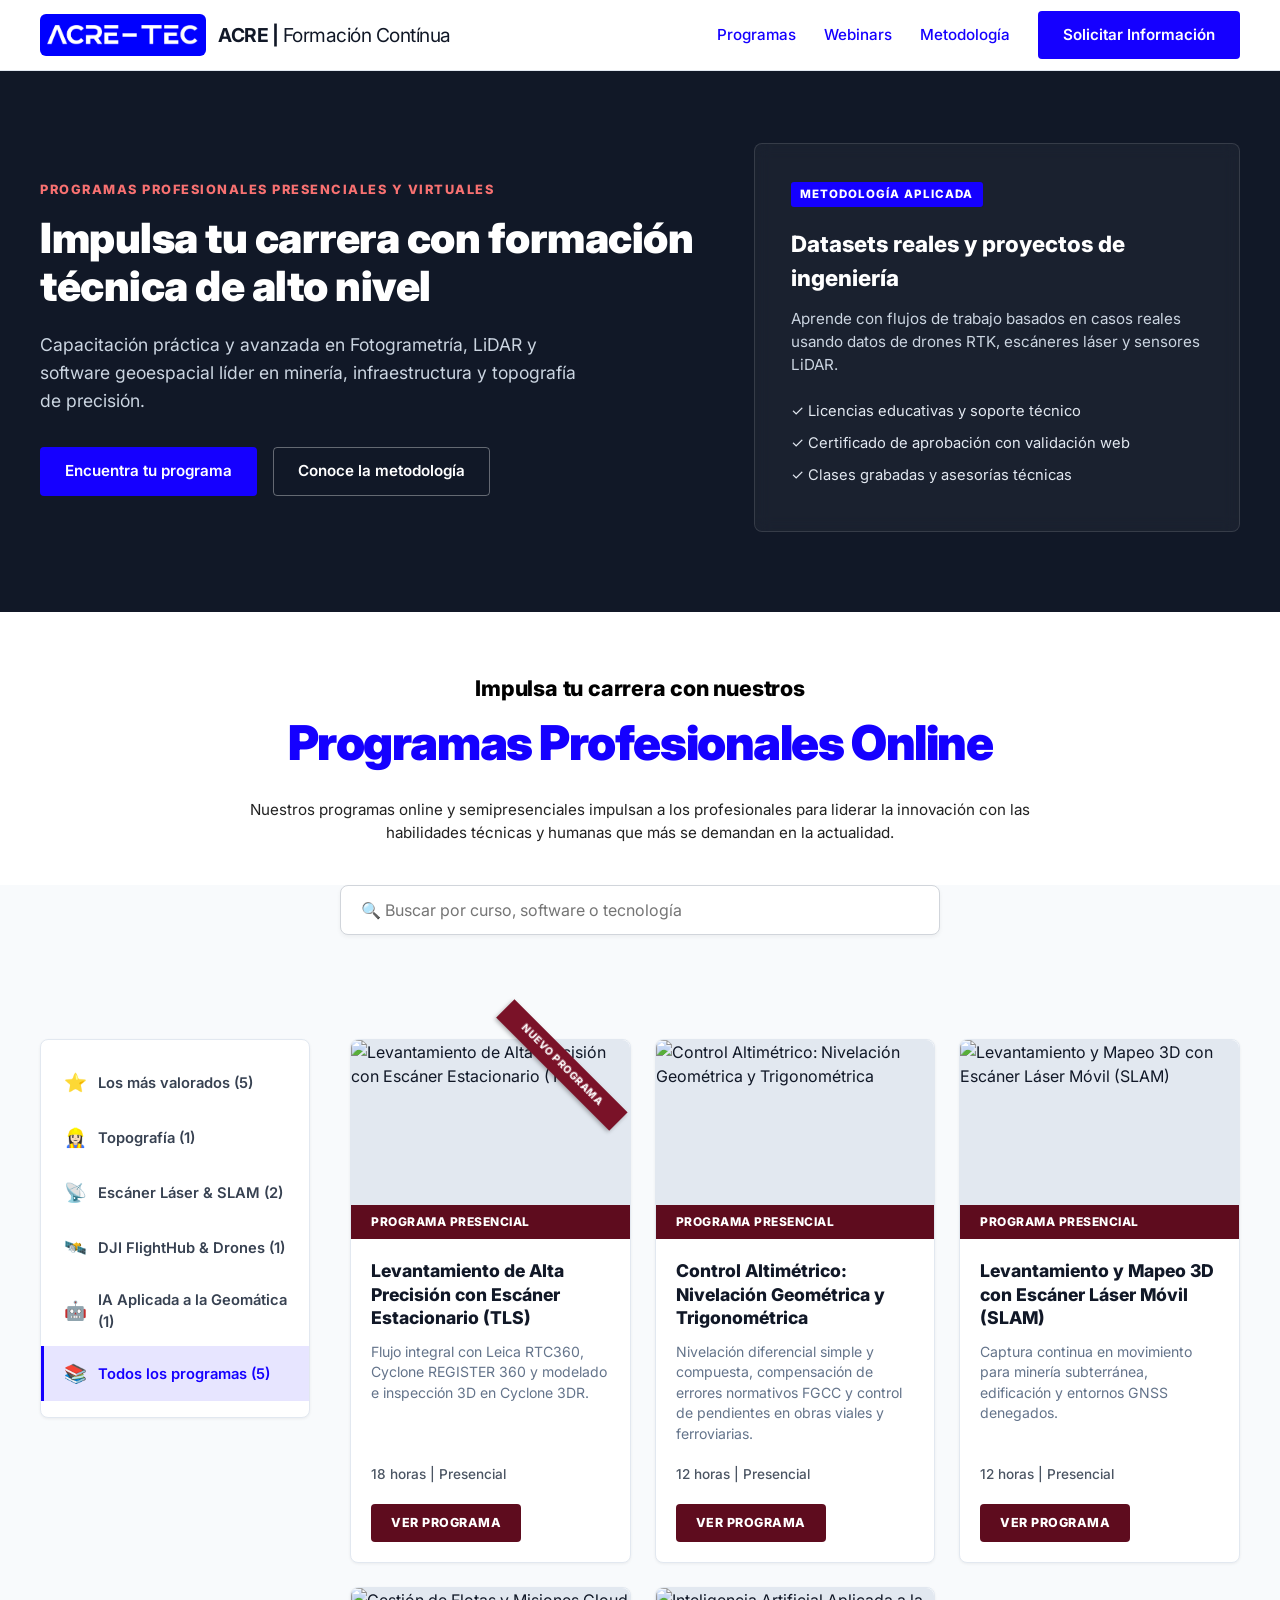
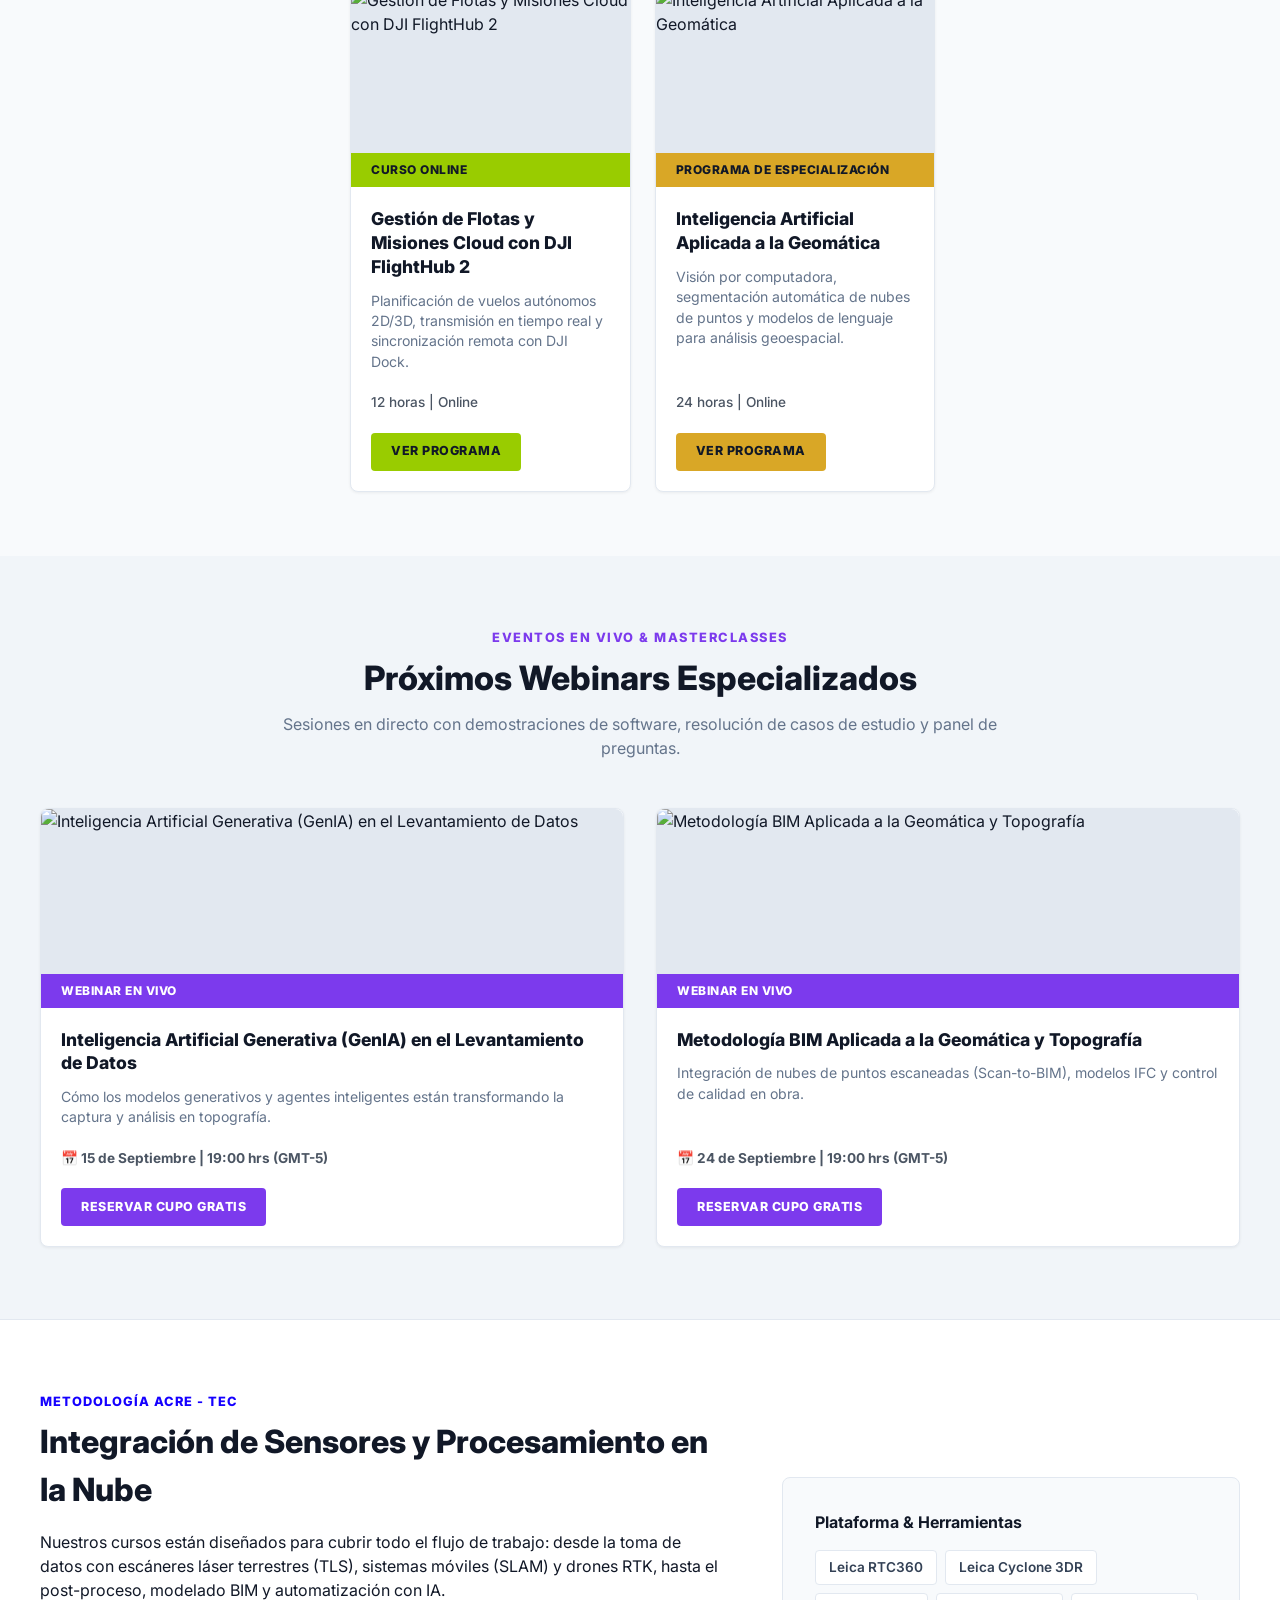
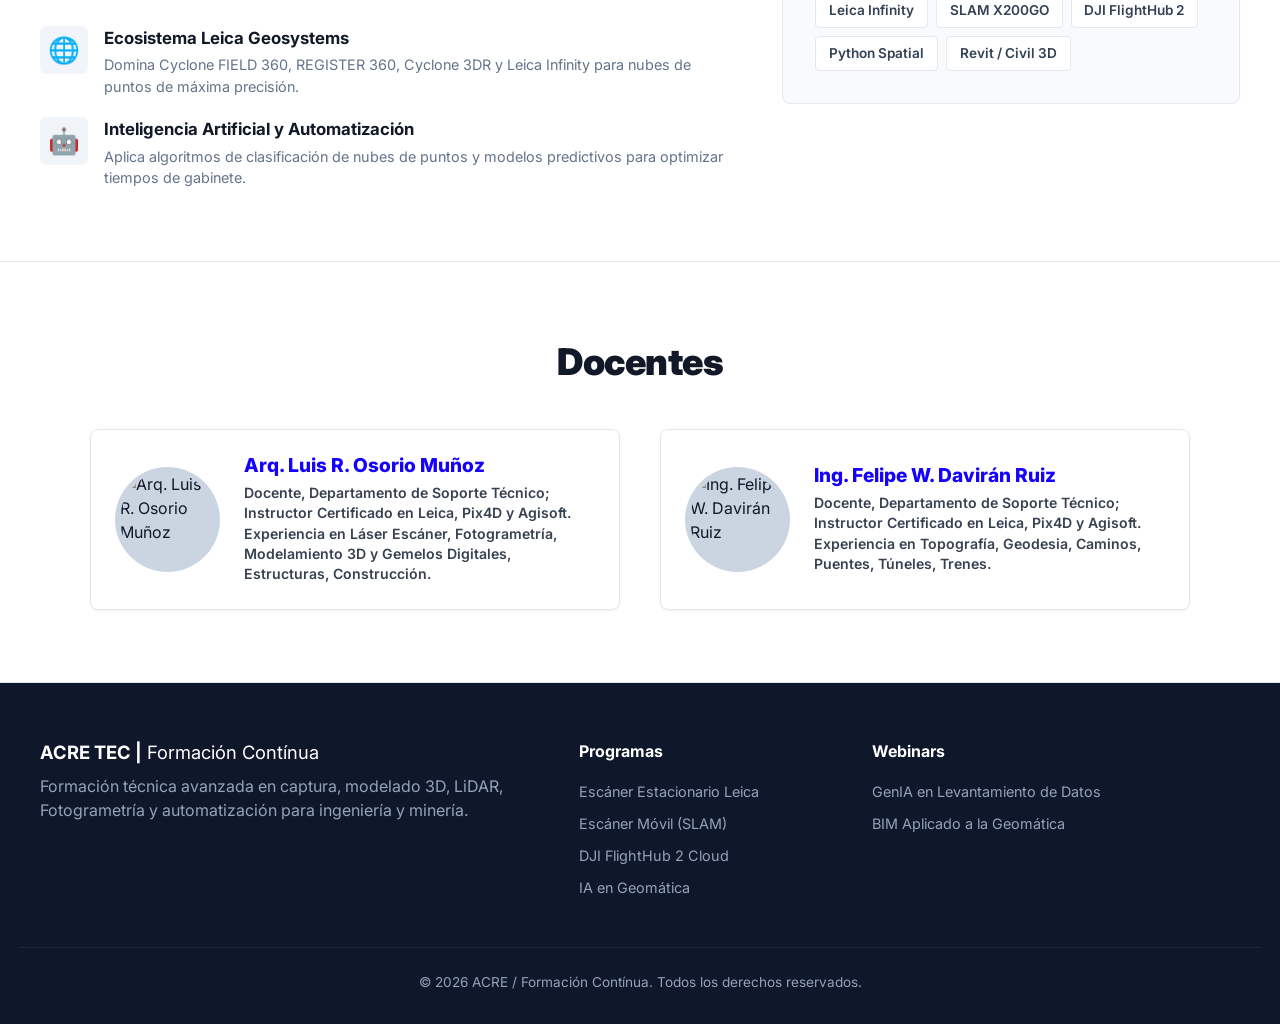
==== Plataforma/index.html @ 3cdbcc02 "Add files via upload" ====
<!DOCTYPE html>
<html lang="es">
<head>
  <meta charset="UTF-8">
  <meta name="viewport" content="width=device-width, initial-scale=1.0">
  <title>ACRE | Formación Contínua</title>
  <link rel="preconnect" href="https://fonts.googleapis.com">
  <link rel="preconnect" href="https://fonts.gstatic.com" crossorigin>
  <link href="https://fonts.googleapis.com/css2?family=Inter:wght@400;500;600;700;800;900&display=swap" rel="stylesheet">
  <link rel="stylesheet" href="css/styles_acre.css">
</head>
<body>

  <!-- Navegación Superior -->
  <header class="navbar">
    <div class="container nav-container">
       <div class="brand">
        <a href="index.html" class="brand-link">
          <span class="brand-badge brand-badge-logo">
            <img src="recursos/ACRE_TEC_LOGO.png" alt="ACRE Logo" class="badge-logo-img">
          </span>
          <span class="brand-title"><strong>ACRE |</strong> Formación Contínua</span>
        </a>
      </div>
      <nav class="nav-menu">
        <a href="#programas" class="nav-link">Programas</a>
        <a href="#webinars" class="nav-link">Webinars</a>
        <a href="#metodologia" class="nav-link">Metodología</a>
        <a href="#contacto" class="btn btn-nav">Solicitar Información</a>
      </nav>
    </div>
  </header>

  <!-- Hero Dark Institucional -->
  <section class="hero-dark">
    <div class="container hero-grid">
      <div class="hero-main-text">
        <span class="hero-label">PROGRAMAS PROFESIONALES PRESENCIALES Y VIRTUALES</span>
        <h1>Impulsa tu carrera con formación técnica de alto nivel</h1>
        <p>Capacitación práctica y avanzada en Fotogrametría, LiDAR y software geoespacial líder en minería, infraestructura y topografía de precisión.</p>
        <div class="hero-buttons">
          <a href="#programas" class="btn btn-hero-red">Encuentra tu programa</a>
          <a href="#metodologia" class="btn btn-hero-outline">Conoce la metodología</a>
        </div>
      </div>

      <div class="hero-card-highlight">
        <div class="highlight-inner">
          <span class="highlight-pill">METODOLOGÍA APLICADA</span>
          <h3>Datasets reales y proyectos de ingeniería</h3>
          <p>Aprende con flujos de trabajo basados en casos reales usando datos de drones RTK, escáneres láser y sensores LiDAR.</p>
          <ul class="highlight-checklist">
            <li>✓ Licencias educativas y soporte técnico</li>
            <li>✓ Certificado de aprobación con validación web</li>
            <li>✓ Clases grabadas y asesorías técnicas</li>
          </ul>
        </div>
      </div>
    </div>
  </section>

<section class="section-programs-header" id="programas">
  <div class="container text-center">
    <span class="subheading-lead">Impulsa tu carrera con nuestros</span>
    <h2 class="main-heading-title">Programas Profesionales Online</h2>
    <p class="heading-description">
      Nuestros programas online y semipresenciales impulsan a los profesionales para liderar la innovación con las habilidades técnicas y humanas que más se demandan en la actualidad.
    </p>
  </div>
</section>

  <!-- Barra de Búsqueda -->
  <div class="search-bar-container" style="max-width: 600px; margin: 0 auto 40px auto; text-align: center;">
    <input 
      type="text" 
      id="search-courses" 
      placeholder="🔍 Buscar por curso, software o tecnología" 
      style="width: 100%; padding: 14px 20px; font-size: 1rem; border-radius: 8px; border: 1.5px solid #d1d5db; outline: none; box-shadow: 0 2px 4px rgba(0,0,0,0.05);"
    >
  </div>

  <!-- Catálogo Principal con Sidebar y Tarjetas -->
  <section class="catalog-section" id="programas">
    <div class="container catalog-layout">
      
      <!-- Sidebar de Filtros -->
      <aside class="sidebar-filters">
        <ul class="filter-list" id="filter-menu">
          <!-- Renderizado dinámicamente con JS -->
        </ul>
      </aside>

      <!-- Grid de Cursos -->
      <main class="courses-container">
        <div class="courses-grid" id="courses-grid">
          <!-- Renderizado dinámicamente con JS -->
        </div>
      </main>

    </div>
  </section>

  <!-- Sección de Webinars Próximos -->
  <section class="webinars-section" id="webinars">
    <div class="container">
      <div class="section-title-area">
        <span class="section-badge-purple">EVENTOS EN VIVO & MASTERCLASSES</span>
        <h2>Próximos Webinars Especializados</h2>
        <p>Sesiones en directo con demostraciones de software, resolución de casos de estudio y panel de preguntas.</p>
      </div>

      <div class="webinars-grid" id="webinars-grid">
        <!-- Renderizado dinámicamente con JS -->
      </div>
    </div>
  </section>

  <!-- Sección Metodología -->
  <section class="methodology-section" id="metodologia">
    <div class="container methodology-grid">
      <div class="methodology-text">
        <span class="tag-section">METODOLOGÍA ACRE - TEC</span>
        <h2>Integración de Sensores y Procesamiento en la Nube</h2>
        <p>Nuestros cursos están diseñados para cubrir todo el flujo de trabajo: desde la toma de datos con escáneres láser terrestres (TLS), sistemas móviles (SLAM) y drones RTK, hasta el post-proceso, modelado BIM y automatización con IA.</p>
        
        <div class="features-list">
          <div class="feature-box">
            <div class="feature-icon">🌐</div>
            <div>
              <h4>Ecosistema Leica Geosystems</h4>
              <p>Domina Cyclone FIELD 360, REGISTER 360, Cyclone 3DR y Leica Infinity para nubes de puntos de máxima precisión.</p>
            </div>
          </div>
          <div class="feature-box">
            <div class="feature-icon">🤖</div>
            <div>
              <h4>Inteligencia Artificial y Automatización</h4>
              <p>Aplica algoritmos de clasificación de nubes de puntos y modelos predictivos para optimizar tiempos de gabinete.</p>
            </div>
          </div>
        </div>
      </div>

      <div class="methodology-visual">
        <div class="method-card">
          <h4>Plataforma & Herramientas</h4>
          <div class="tool-tags">
            <span>Leica RTC360</span>
            <span>Leica Cyclone 3DR</span>
            <span>Leica Infinity</span>
            <span>SLAM X200GO</span>
            <span>DJI FlightHub 2</span>
            <span>Python Spatial</span>
            <span>Revit / Civil 3D</span>
          </div>
        </div>
      </div>
    </div>
  </section>

  <!-- Footer -->
 
  <!-- Sección Expositor / Instructor -->
    <!-- Sección Docentes (Lado a Lado) -->
  <section class="docentes-section">
    <div class="container">
      <h2 class="docentes-title">Docentes</h2>
      <div class="docentes-grid">
        
        <div class="docente-card">
          <div class="docente-avatar-wrapper">
            <img src="https://6a8ee4e5dc963d7a1d037ad9.imgix.net/sandbox/1720978328430.jpg?auto=format&fit=crop&w=300&q=80" alt="Arq. Luis R. Osorio Muñoz" class="expositor-avatar-img">
          </div>
          <div class="docente-info">
            <h3 class="docente-name">Arq. Luis R. Osorio Muñoz</h3>
            <p class="docente-bio">Docente, Departamento de Soporte Técnico; Instructor Certificado en Leica, Pix4D y Agisoft. Experiencia en Láser Escáner, Fotogrametría, Modelamiento 3D y Gemelos Digitales, Estructuras, Construcción.</p>
          </div>
        </div>

        <div class="docente-card">
          <div class="docente-avatar-wrapper">
            <img src="https://6a8ee4e5dc963d7a1d037ad9.imgix.net/1762182699649.jpg?auto=format&fit=crop&w=300&q=80" alt="Ing. Felipe W. Davirán Ruiz" class="expositor-avatar-img">
          </div>
          <div class="docente-info">
            <h3 class="docente-name">Ing. Felipe W. Davirán Ruiz</h3>
            <p class="docente-bio">Docente, Departamento de Soporte Técnico; Instructor Certificado en Leica, Pix4D y Agisoft. Experiencia en Topografía, Geodesia, Caminos, Puentes, Túneles, Trenes.</p>
          </div>
        </div>

      </div>
    </div>
  </section>

  <footer class="main-footer" id="contacto">
    <div class="container footer-grid">
      <div class="footer-col">
        <span class="brand-title-white"><strong>ACRE TEC |</strong> Formación Contínua</span>
        <p>Formación técnica avanzada en captura, modelado 3D, LiDAR, Fotogrametría y automatización para ingeniería y minería.</p>
      </div>
      <div class="footer-col">
        <h4>Programas</h4>
        <ul>
          <li><a href="curso-leica-escaner.html">Escáner Estacionario Leica</a></li>
          <li><a href="curso-escaner-movil.html">Escáner Móvil (SLAM)</a></li>
          <li><a href="curso-dji-flighthub2.html">DJI FlightHub 2 Cloud</a></li>
          <li><a href="curso-ia-geomatica.html">IA en Geomática</a></li>
        </ul>
      </div>
      <div class="footer-col">
        <h4>Webinars</h4>
        <ul>
          <li><a href="webinar-genia-datos.html">GenIA en Levantamiento de Datos</a></li>
          <li><a href="webinar-bim-geomatica.html">BIM Aplicado a la Geomática</a></li>
        </ul>
      </div>
    </div>
    <div class="container footer-bottom">
      <p>&copy; 2026 ACRE / Formación Contínua. Todos los derechos reservados.</p>
    </div>
  </footer>

  <script src="js/app.js"></script>

</body>
</html>
---- Plataforma/css/styles_acre.css ----
/* ==========================================================================
   ESTILOS UNIFICADOS GEOMATEK TRAINING (CATÁLOGO, CURSOS, WEBINARS Y AULA VIRTUAL)
   ========================================================================== */

:root {
  --mit-acre: #1500FF;
  --mit-acre-hover: #1500ff73;
  --mit-burgundy: #5e0c1e;
  --mit-burgundy-hover: #5e0c1e;
  --mit-lime: #99CC00;
  --mit-lime-hover: #88b700;
  --mit-gold: #D9A726;
  --mit-gold-hover: #c4941d;
  --mit-purple: #7C3AED;
  --mit-purple-hover: #6D28D9;
  --dark-hero-bg: #111827;
  --dark-slate: #1500FF;
  --text-main: #111827;
  --text-muted: #64748b;
  --bg-page: #f8fafc;
  --bg-white: #ffffff;
  --border-light: #e2e8f0;
  --radius-card: 8px;
  --shadow-sm: 0 1px 3px rgba(0,0,0,0.06);
  --shadow-md: 0 4px 6px -1px rgba(0,0,0,0.08), 0 2px 4px -1px rgba(0,0,0,0.04);
  --shadow-lg: 0 10px 25px -3px rgba(0,0,0,0.1), 0 4px 6px -2px rgba(0,0,0,0.05);
}

* {
  margin: 0;
  padding: 0;
  box-sizing: border-box;
  font-family: 'Inter', -apple-system, BlinkMacSystemFont, 'Segoe UI', Roboto, sans-serif;
}

body {
  background-color: var(--bg-page);
  color: var(--text-main);
  line-height: 1.5;
}

.container {
  max-width: 1240px;
  margin: 0 auto;
  padding: 0 1.25rem;
}

/* ==========================================================================
   NAVBAR GENERAL
   ========================================================================== */
.navbar {
  background: var(--bg-white);
  border-bottom: 1px solid var(--border-light);
  position: sticky;
  top: 0;
  z-index: 1000;
}

.nav-container {
  display: flex;
  justify-content: space-between;
  align-items: center;
  height: 70px;
}

.brand-link {
  text-decoration: none;
  color: inherit;
  display: flex;
  align-items: center;
  gap: 0.75rem;
}

.brand {
  display: flex;
  align-items: center;
  gap: 0.75rem;
}

.brand-badge {
  background-color: var(--mit-acre);
  color: white;
  font-size: 0.65rem;
  font-weight: 800;
  letter-spacing: 1px;
  padding: 0.2rem 0.5rem;
  border-radius: 3px;
}

.brand-title {
  font-size: 1.2rem;
  color: var(--text-main);
  letter-spacing: -0.5px;
}

.brand-badge-logo {
  display: inline-flex;
  align-items: center;
  justify-content: center;
  background-color: #0000ff; /* Ajusta al tono exacto de tu azul */
  padding: 4px 10px;
  border-radius: 6px;
  height: 42px; /* Ajusta según el alto de tu navbar */
  width: 40%;
}

.brand-badge-logo .badge-logo-img {
  height: 21px; /* Altura controlada para no desbordar el badge */
  width: auto;
  object-fit: contain;
  display: block;
}

.nav-menu {
  display: flex;
  align-items: center;
  gap: 1.75rem;
}

.nav-link {
  text-decoration: none;
  color: var(--dark-slate);
  font-weight: 500;
  font-size: 0.95rem;
  transition: color 0.2s;
}

.nav-link:hover {
  color: var(--mit-acre-hover);
}

.btn-nav {
  background-color: var(--mit-acre);
  color: white;
  padding: 0.55rem 1.25rem;
  border-radius: 4px;
  text-decoration: none;
  font-weight: 600;
  font-size: 0.9rem;
  transition: background 0.2s;
}

.btn-nav:hover {
  background-color: var(--mit-acre-hover);
}

/* ==========================================================================
   HERO DARK
   ========================================================================== */
.hero-dark {
  background: var(--dark-hero-bg);
  color: white;
  padding: 4.5rem 0 5rem;
}

.hero-grid {
  display: grid;
  grid-template-columns: 1.15fr 0.85fr;
  gap: 3.5rem;
  align-items: center;
}

.hero-label {
  color: #f87171;
  font-size: 0.8rem;
  font-weight: 800;
  letter-spacing: 1.5px;
  display: block;
  margin-bottom: 1rem;
}

.hero-main-text h1 {
  font-size: 2.6rem;
  font-weight: 900;
  line-height: 1.15;
  margin-bottom: 1.25rem;
  letter-spacing: -0.5px;
}

.hero-main-text p {
  color: #cbd5e1;
  font-size: 1.1rem;
  line-height: 1.6;
  margin-bottom: 2rem;
  max-width: 540px;
}

.hero-buttons {
  display: flex;
  gap: 1rem;
  flex-wrap: wrap;
}

.btn {
  display: inline-flex;
  align-items: center;
  justify-content: center;
  padding: 0.75rem 1.5rem;
  font-size: 0.95rem;
  font-weight: 600;
  border-radius: 4px;
  text-decoration: none;
  cursor: pointer;
  transition: all 0.2s ease;
  border: 1px solid transparent;
}

.btn-hero-red {
  background-color: var(--mit-acre);
  color: white;
}

.btn-hero-red:hover {
  background-color: var(--mit-acre-hover);
}

.btn-hero-outline {
  border-color: rgba(255,255,255,0.35);
  color: white;
}

.btn-hero-outline:hover {
  background: rgba(255,255,255,0.1);
}

.btn-outline-dark {
  background: transparent;
  border: 1px solid var(--border-light);
  color: var(--text-main);
}

.btn-outline-dark:hover {
  background: #f1f5f9;
}

.hero-card-highlight {
  background: rgba(255, 255, 255, 0.04);
  border: 1px solid rgba(255, 255, 255, 0.12);
  border-radius: 8px;
  padding: 2.25rem;
  backdrop-filter: blur(8px);
}

.highlight-pill {
  background: var(--mit-acre);
  color: white;
  font-size: 0.72rem;
  font-weight: 800;
  letter-spacing: 1px;
  padding: 0.25rem 0.6rem;
  border-radius: 3px;
  display: inline-block;
  margin-bottom: 1.25rem;
}

.highlight-inner h3 {
  font-size: 1.4rem;
  font-weight: 800;
  margin-bottom: 0.85rem;
}

.highlight-inner p {
  font-size: 0.95rem;
  color: #cbd5e1;
  margin-bottom: 1.5rem;
  line-height: 1.5;
}

.highlight-checklist {
  list-style: none;
  font-size: 0.92rem;
  color: #e2e8f0;
}

.highlight-checklist li {
  margin-bottom: 0.6rem;
}

/* ==========================================================================
   CATALOG SECTION & SIDEBAR
   ========================================================================== */
.catalog-section {
  padding: 4rem 0;
}

.catalog-layout {
  display: grid;
  grid-template-columns: 270px 1fr;
  gap: 2.5rem;
  align-items: start;
}

.sidebar-filters {
  background: var(--bg-white);
  border-radius: 8px;
  border: 1px solid var(--border-light);
  box-shadow: var(--shadow-sm);
  padding: 1rem 0;
  position: sticky;
  top: 90px;
}

.filter-list {
  list-style: none;
}

.filter-item {
  display: flex;
  align-items: center;
  gap: 0.75rem;
  padding: 0.85rem 1.25rem;
  font-size: 0.92rem;
  font-weight: 600;
  color: #374151;
  cursor: pointer;
  border-left: 3px solid transparent;
  transition: all 0.2s;
}

.filter-item:hover {
  background: #f8fafc;
  color: var(--mit-burgundy);
}

.filter-item.active {
  color: var(--mit-acre);
  border-left-color: var(--mit-acre);
  background: #1500ff1a;
}

.filter-icon {
  font-size: 1.15rem;
  width: 22px;
  text-align: center;
}

.courses-grid {
  display: grid;
  grid-template-columns: repeat(3, 1fr);
  gap: 1.5rem;
}

.course-card {
  background: var(--bg-white);
  border-radius: var(--radius-card);
  border: 1px solid var(--border-light);
  box-shadow: var(--shadow-sm);
  display: flex;
  flex-direction: column;
  position: relative;
  transition: transform 0.2s, box-shadow 0.2s;
}

.course-card:hover {
  transform: translateY(-4px);
  box-shadow: var(--shadow-lg);
}

.card-img-wrapper {
  position: relative;
  height: 165px;
  width: 100%;
  border-top-left-radius: var(--radius-card);
  border-top-right-radius: var(--radius-card);
  background: #e2e8f0;
}

.card-img {
  width: 100%;
  height: 100%;
  object-fit: cover;
  border-top-left-radius: var(--radius-card);
  border-top-right-radius: var(--radius-card);
}

.ribbon-fold {
  position: absolute;
  top: 12px;
  right: -12px;
  background: #7A1228;
  color: white;
  font-size: 0.65rem;
  font-weight: 800;
  text-transform: uppercase;
  padding: 5px 25px;
  transform: rotate(45deg);
  box-shadow: 0 2px 4px rgba(0,0,0,0.3);
  letter-spacing: 0.5px;
  z-index: 10;
}

.card-type-bar {
  padding: 0.5rem 1.25rem;
  font-size: 0.75rem;
  font-weight: 800;
  text-transform: uppercase;
  letter-spacing: 0.5px;
}

.type-online {
  background-color: var(--mit-lime);
  color: #111827;
}

.type-certificate {
  background-color: var(--mit-burgundy);
  color: white;
}

.type-executive {
  background-color: var(--mit-gold);
  color: #111827;
}

.type-webinar {
  background-color: var(--mit-purple);
  color: white;
}

.card-body {
  padding: 1.25rem;
  display: flex;
  flex-direction: column;
  flex-grow: 1;
}

.card-title {
  font-size: 1.1rem;
  font-weight: 800;
  color: #111827;
  line-height: 1.35;
  margin-bottom: 0.75rem;
}

.card-subtitle {
  font-size: 0.88rem;
  color: var(--text-muted);
  margin-bottom: 1.25rem;
  line-height: 1.45;
  flex-grow: 1;
}

.card-meta {
  font-size: 0.85rem;
  color: #4b5563;
  margin-bottom: 1.25rem;
  font-weight: 500;
}

.btn-card {
  display: inline-block;
  width: max-content;
  padding: 0.6rem 1.25rem;
  font-size: 0.78rem;
  font-weight: 800;
  text-transform: uppercase;
  letter-spacing: 0.5px;
  border-radius: 4px;
  border: none;
  cursor: pointer;
  text-decoration: none;
  text-align: center;
  transition: opacity 0.2s, background 0.2s;
}

.btn-card-lime {
  background-color: var(--mit-lime);
  color: #111827;
}

.btn-card-lime:hover {
  background-color: var(--mit-lime-hover);
}

.btn-card-burgundy {
  background-color: var(--mit-burgundy);
  color: white;
}

.btn-card-burgundy:hover {
  background-color: var(--mit-burgundy-hover);
}

.btn-card-gold {
  background-color: var(--mit-gold);
  color: #111827;
}

.btn-card-gold:hover {
  background-color: var(--mit-gold-hover);
}

.btn-card-purple {
  background-color: var(--mit-purple);
  color: white;
}

.btn-card-purple:hover {
  background-color: var(--mit-purple-hover);
}

/* ==========================================================================
   WEBINARS SECTION
   ========================================================================== */
.webinars-section {
  padding: 4.5rem 0;
  background: #f1f5f9;
}

.section-title-area {
  text-align: center;
  max-width: 750px;
  margin: 0 auto 3rem;
}

.section-badge-purple {
  color: var(--mit-purple);
  font-size: 0.8rem;
  font-weight: 800;
  letter-spacing: 1.5px;
  display: block;
  margin-bottom: 0.4rem;
}

.section-title-area h2 {
  font-size: 2.1rem;
  font-weight: 800;
  margin-bottom: 0.5rem;
}

.section-title-area p {
  color: var(--text-muted);
}

.webinars-grid {
  display: grid;
  grid-template-columns: repeat(2, 1fr);
  gap: 2rem;
}

/* ==========================================================================
   SECCIÓN EXPOSITOR / INSTRUCTOR (FIEL A LA IMAGEN)
   ========================================================================== */
.expositor-section {
  background: #ffffff;
  padding: 3.5rem 0;
  border-top: 1px solid var(--border-light);
  border-bottom: 1px solid var(--border-light);
}

.expositor-container {
  max-width: 860px;
  margin: 0 auto;
}

.expositor-title {
  text-align: center;
  font-size: 2.2rem;
  font-weight: 900;
  color: #111827;
  margin-bottom: 2rem;
  letter-spacing: -0.5px;
}

.expositor-card {
  display: flex;
  align-items: center;
  gap: 2rem;
  background: #ffffff;
  padding: 1.5rem 2rem;
}

.expositor-avatar-wrapper {
  position: relative;
  width: 110px;
  height: 110px;
  border-radius: 50%;
  padding: 6px;
  background: #cbd5e1;
  flex-shrink: 0;
  display: flex;
  align-items: center;
  justify-content: center;
}

.expositor-avatar-img {
  width: 100%;
  height: 100%;
  border-radius: 50%;
  object-fit: cover;
}

.expositor-info {
  display: flex;
  flex-direction: column;
  gap: 0.35rem;
}

.expositor-name {
  font-size: 1.25rem;
  font-weight: 800;
  color: var(--mit-burgundy);
  line-height: 1.2;
}

.expositor-bio {
  font-size: 0.98rem;
  font-weight: 700;
  color: #111827;
  line-height: 1.45;
}

/* ==========================================================================
   PÁGINAS DEDICADAS DE CURSOS Y WEBINARS
   ========================================================================== */
.course-detail-page {
  background: #ffffff;
}

.course-hero {
  color: white;
  padding: 4rem 0 4.5rem;
}

.hero-burgundy-theme {
  background: linear-gradient(135deg, #0f172a 0%, #3b0712 100%);
}

.hero-lime-theme {
  background: linear-gradient(135deg, #0f172a 0%, #1c2e0b 100%);
}

.hero-gold-theme {
  background: linear-gradient(135deg, #0f172a 0%, #362804 100%);
}

.hero-purple-theme {
  background: linear-gradient(135deg, #0f172a 0%, #2e1065 100%);
}

.course-hero-grid {
  display: grid;
  grid-template-columns: 1.25fr 0.75fr;
  gap: 3.5rem;
  align-items: center;
}

.course-badges {
  display: flex;
  gap: 0.5rem;
  margin-bottom: 1rem;
}

.badge-tag-burgundy {
  background: var(--mit-burgundy);
  color: white;
  padding: 0.25rem 0.6rem;
  font-size: 0.72rem;
  font-weight: 800;
  border-radius: 3px;
}

.badge-tag-lime {
  background: var(--mit-lime);
  color: #111827;
  padding: 0.25rem 0.6rem;
  font-size: 0.72rem;
  font-weight: 800;
  border-radius: 3px;
}

.badge-tag-gold {
  background: var(--mit-gold);
  color: #111827;
  padding: 0.25rem 0.6rem;
  font-size: 0.72rem;
  font-weight: 800;
  border-radius: 3px;
}

.badge-tag-purple {
  background: var(--mit-purple);
  color: white;
  padding: 0.25rem 0.6rem;
  font-size: 0.72rem;
  font-weight: 800;
  border-radius: 3px;
}

.badge-tag-leica {
  background: #e11d48;
  color: white;
  padding: 0.25rem 0.6rem;
  font-size: 0.72rem;
  font-weight: 800;
  border-radius: 3px;
}

.badge-tag-slam, .badge-tag-dji, .badge-tag-ai, .badge-tag-bim {
  background: rgba(255, 255, 255, 0.2);
  color: white;
  padding: 0.25rem 0.6rem;
  font-size: 0.72rem;
  font-weight: 800;
  border-radius: 3px;
}

.course-hero-info h1 {
  font-size: 2.3rem;
  font-weight: 900;
  line-height: 1.2;
  margin-bottom: 1rem;
}

.course-lead {
  font-size: 1.05rem;
  color: #cbd5e1;
  margin-bottom: 2rem;
  line-height: 1.55;
}

.course-meta-bar {
  display: grid;
  grid-template-columns: repeat(2, 1fr);
  gap: 1.25rem;
  background: rgba(255, 255, 255, 0.05);
  border: 1px solid rgba(255, 255, 255, 0.1);
  padding: 1.25rem;
  border-radius: 6px;
}

.meta-block {
  display: flex;
  flex-direction: column;
}

.meta-title {
  font-size: 0.72rem;
  font-weight: 800;
  color: #94a3b8;
  letter-spacing: 1px;
}

.meta-val {
  font-size: 0.92rem;
  font-weight: 600;
  color: white;
}

.course-hero-card {
  background: var(--bg-white);
  border-radius: 8px;
  overflow: hidden;
  box-shadow: var(--shadow-lg);
  color: var(--text-main);
}

.video-preview-box {
  position: relative;
  height: 220px;
  width: 100%;
}

.preview-img {
  width: 100%;
  height: 100%;
  object-fit: cover;
}

.preview-overlay {
  position: absolute;
  inset: 0;
  background: rgba(0,0,0,0.4);
  display: flex;
  flex-direction: column;
  align-items: center;
  justify-content: center;
  color: white;
}

.play-icon {
  font-size: 2.5rem;
  background: var(--mit-acre);
  width: 60px;
  height: 60px;
  border-radius: 50%;
  display: flex;
  align-items: center;
  justify-content: center;
  padding-left: 5px;
  margin-bottom: 0.5rem;
}

.preview-text {
  font-size: 0.85rem;
  font-weight: 700;
}

.card-pricing-area {
  padding: 1.5rem;
}

.pricing-note {
  font-size: 0.8rem;
  color: var(--text-muted);
  text-align: center;
  margin-top: 0.75rem;
}

.btn-block {
  width: 100%;
}

.course-body-section {
  padding: 4.5rem 0;
}

.course-body-grid {
  display: grid;
  grid-template-columns: 1.3fr 0.7fr;
  gap: 3.5rem;
  align-items: start;
}

.content-block {
  margin-bottom: 3rem;
}

.content-block h2 {
  font-size: 1.6rem;
  font-weight: 800;
  margin-bottom: 1rem;
  border-left: 4px solid var(--mit-burgundy);
  padding-left: 0.75rem;
}

.content-block p {
  color: #334155;
  font-size: 1rem;
  line-height: 1.65;
}

.competencies-grid {
  display: grid;
  grid-template-columns: repeat(2, 1fr);
  gap: 1.25rem;
  margin-top: 1rem;
}

.comp-card {
  background: #f8fafc;
  border: 1px solid var(--border-light);
  padding: 1.25rem;
  border-radius: 6px;
}

.comp-card h4 {
  font-size: 0.95rem;
  font-weight: 700;
  margin-bottom: 0.4rem;
}

.comp-card p {
  font-size: 0.85rem;
  color: var(--text-muted);
  line-height: 1.45;
}

/* Accordion */
.module-accordion {
  display: flex;
  flex-direction: column;
  gap: 1rem;
  margin-top: 1.25rem;
}

.acc-item {
  border: 1px solid var(--border-light);
  border-radius: 6px;
  background: #ffffff;
  overflow: hidden;
}

.acc-header {
  padding: 1.15rem 1.25rem;
  background: #f8fafc;
  border-bottom: 1px solid var(--border-light);
  display: flex;
  align-items: center;
  gap: 1rem;
  cursor: pointer;
  user-select: none;
}

.acc-num {
  background: var(--mit-burgundy);
  color: white;
  font-size: 0.75rem;
  font-weight: 800;
  padding: 0.2rem 0.5rem;
  border-radius: 3px;
}

.acc-header h4 {
  font-size: 1.05rem;
  font-weight: 700;
}

.acc-body {
  padding: 1.25rem;
}

.acc-body ul {
  padding-left: 1.25rem;
  color: #334155;
  font-size: 0.92rem;
}

.acc-body ul li {
  margin-bottom: 0.5rem;
}

.task-box-detail {
  background: #fdf2f4;
  border: 1px solid #fecaca;
  padding: 0.65rem 0.85rem;
  border-radius: 4px;
  font-size: 0.85rem;
  color: #991b1b;
  margin-top: 0.85rem;
}

/* Sidebar Inscripción */
.enroll-card {
  background: #ffffff;
  border: 1px solid var(--border-light);
  border-radius: 8px;
  padding: 2rem;
  box-shadow: var(--shadow-md);
  position: sticky;
  top: 90px;
}

.enroll-card h3 {
  font-size: 1.35rem;
  font-weight: 800;
  margin-bottom: 0.35rem;
}

.enroll-card-sub {
  font-size: 0.88rem;
  color: var(--text-muted);
  margin-bottom: 1.25rem;
}

.form-group {
  margin-bottom: 1rem;
}

.form-row {
  display: grid;
  grid-template-columns: 1fr 1fr;
  gap: 1rem;
}

.form-group label {
  display: block;
  font-size: 0.85rem;
  font-weight: 600;
  margin-bottom: 0.25rem;
}

.form-group input, .form-group textarea {
  width: 100%;
  padding: 0.65rem 0.85rem;
  border: 1px solid var(--border-light);
  border-radius: 4px;
  font-size: 0.95rem;
}

.form-group input:focus, .form-group textarea:focus {
  border-color: var(--mit-burgundy);
  outline: none;
}

.btn-submit {
  width: 100%;
  background: var(--mit-burgundy);
  color: white;
  padding: 0.75rem;
  border: none;
  border-radius: 4px;
  font-weight: 700;
  font-size: 0.95rem;
  cursor: pointer;
  transition: background 0.2s;
}

.btn-submit:hover {
  background: var(--mit-burgundy-hover);
}

.form-feedback-box, .feedback-box {
  margin-top: 1rem;
  font-size: 0.9rem;
  font-weight: 600;
  text-align: center;
}

/* ==========================================================================
   METODOLOGÍA & FOOTER
   ========================================================================== */
.methodology-section {
  padding: 4.5rem 0;
  background: #ffffff;
  border-top: 1px solid var(--border-light);
}

.methodology-grid {
  display: grid;
  grid-template-columns: 1.2fr 0.8fr;
  gap: 3.5rem;
  align-items: center;
}

.tag-section {
  color: var(--mit-acre);
  font-size: 0.8rem;
  font-weight: 800;
  letter-spacing: 1px;
  display: block;
  margin-bottom: 0.4rem;
}

.methodology-text h2 {
  font-size: 2rem;
  font-weight: 800;
  margin-bottom: 1rem;
}

.features-list {
  margin-top: 1.5rem;
  display: flex;
  flex-direction: column;
  gap: 1.25rem;
}

.feature-box {
  display: flex;
  gap: 1rem;
}

.feature-icon {
  font-size: 1.6rem;
  background: #f1f5f9;
  width: 48px;
  height: 48px;
  border-radius: 6px;
  display: flex;
  align-items: center;
  justify-content: center;
  flex-shrink: 0;
}

.feature-box h4 {
  font-size: 1.05rem;
  margin-bottom: 0.2rem;
}

.feature-box p {
  font-size: 0.9rem;
  color: var(--text-muted);
}

.method-card {
  background: #f8fafc;
  border: 1px solid var(--border-light);
  border-radius: 8px;
  padding: 2rem;
}

.tool-tags {
  display: flex;
  flex-wrap: wrap;
  gap: 0.5rem;
  margin-top: 1rem;
}

.tool-tags span {
  background: white;
  border: 1px solid var(--border-light);
  padding: 0.4rem 0.8rem;
  border-radius: 4px;
  font-size: 0.85rem;
  font-weight: 600;
  color: #334155;
}

.main-footer {
  background: #0f172a;
  color: #94a3b8;
  padding: 3.5rem 0 2rem;
}

.footer-grid {
  display: grid;
  grid-template-columns: 2fr 1fr 1.5fr;
  gap: 3rem;
  margin-bottom: 2.5rem;
}

.brand-title-white {
  color: white;
  font-size: 1.15rem;
  display: block;
  margin-bottom: 0.5rem;
}

.footer-col h4 {
  color: white;
  margin-bottom: 1rem;
  font-size: 1rem;
}

.footer-col ul {
  list-style: none;
}

.footer-col ul li {
  margin-bottom: 0.5rem;
}

.footer-col ul li a {
  color: #94a3b8;
  text-decoration: none;
  font-size: 0.9rem;
}

.footer-col ul li a:hover {
  color: white;
}

.footer-bottom {
  border-top: 1px solid #1e293b;
  padding-top: 1.5rem;
  text-align: center;
  font-size: 0.85rem;
}

/* ==========================================================================
   ESTILOS AULA VIRTUAL / LMS PLAYER (FIEL A LA CAPTURA PIX4D TRAINING)
   ========================================================================== */
.lms-body {
  background: #f1f5f9;
  height: 100vh;
  display: flex;
  flex-direction: column;
  overflow: hidden;
  font-family: 'Inter', -apple-system, BlinkMacSystemFont, 'Segoe UI', Roboto, sans-serif;
}

.lms-header {
  background: #1e3a5f;
  color: white;
  height: 56px;
  display: flex;
  justify-content: space-between;
  align-items: center;
  padding: 0 1.25rem;
  flex-shrink: 0;
  border-bottom: 1px solid rgba(255,255,255,0.1);
  z-index: 100;
}

.btn-back-portal {
  color: #cbd5e1;
  text-decoration: none;
  font-size: 0.85rem;
  font-weight: 600;
  display: flex;
  align-items: center;
  gap: 0.4rem;
  transition: color 0.2s;
}

.btn-back-portal:hover {
  color: white;
}

.back-arrow {
  font-size: 1.2rem;
}

.lms-brand {
  display: flex;
  align-items: center;
  gap: 0.5rem;
}

.lms-logo-icon {
  font-size: 1.2rem;
}

.lms-logo-text {
  font-size: 1.15rem;
  color: white;
}

.training-tag {
  background: var(--mit-lime);
  color: #111827;
  font-size: 0.7rem;
  font-weight: 800;
  text-transform: uppercase;
  padding: 0.15rem 0.45rem;
  border-radius: 3px;
  margin-left: 0.35rem;
}

.lms-header-right {
  display: flex;
  align-items: center;
  gap: 1rem;
}

.user-pill {
  background: rgba(255,255,255,0.1);
  padding: 0.35rem 0.85rem;
  border-radius: 20px;
  font-size: 0.82rem;
  font-weight: 600;
  cursor: pointer;
  display: flex;
  align-items: center;
  gap: 0.4rem;
  transition: background 0.2s;
}

.user-pill:hover {
  background: rgba(255,255,255,0.2);
}

.btn-lms-icon {
  background: transparent;
  border: 1px solid rgba(255,255,255,0.2);
  color: white;
  padding: 0.35rem 0.75rem;
  border-radius: 4px;
  font-size: 0.82rem;
  cursor: pointer;
  display: flex;
  align-items: center;
  gap: 0.4rem;
}

.btn-lms-icon:hover {
  background: rgba(255,255,255,0.1);
}

.lms-container {
  display: flex;
  flex-grow: 1;
  height: calc(100vh - 56px);
  overflow: hidden;
}

.lms-sidebar {
  width: 380px;
  background: #ffffff;
  border-right: 1px solid #e2e8f0;
  display: flex;
  flex-direction: column;
  flex-shrink: 0;
  height: 100%;
}

.sidebar-course-header {
  padding: 1.25rem 1.25rem 1rem;
  border-bottom: 1px solid #e2e8f0;
  background: #ffffff;
}

.sidebar-course-title {
  font-size: 1.05rem;
  font-weight: 800;
  color: #0f172a;
  line-height: 1.3;
  margin-bottom: 0.25rem;
}

.sidebar-course-type {
  font-size: 0.75rem;
  color: var(--text-muted);
  font-weight: 600;
  display: block;
  margin-bottom: 0.85rem;
}

.progress-box {
  margin-bottom: 0.85rem;
}

.progress-meta {
  display: flex;
  justify-content: space-between;
  font-size: 0.8rem;
  font-weight: 700;
  color: #1e3a5f;
  margin-bottom: 0.35rem;
}

.progress-bar-bg {
  width: 100%;
  height: 6px;
  background: #e2e8f0;
  border-radius: 4px;
  overflow: hidden;
}

.progress-bar-fill {
  height: 100%;
  background: #0284c7;
  transition: width 0.3s ease;
}

.btn-certificate-locked {
  width: 100%;
  padding: 0.6rem;
  background: #334155;
  color: white;
  border: none;
  border-radius: 4px;
  font-weight: 800;
  font-size: 0.8rem;
  letter-spacing: 0.5px;
  cursor: not-allowed;
  opacity: 0.7;
  transition: all 0.2s;
}

.btn-certificate-locked.unlocked {
  background: var(--mit-burgundy);
  cursor: pointer;
  opacity: 1;
  box-shadow: 0 4px 6px rgba(122, 18, 40, 0.3);
}

.btn-certificate-locked.unlocked:hover {
  background: var(--mit-burgundy-hover);
}

.cert-note {
  display: block;
  font-size: 0.7rem;
  color: var(--text-muted);
  text-align: center;
  margin-top: 0.25rem;
}

.sidebar-search-box {
  padding: 0.75rem 1.25rem;
  background: #f8fafc;
  border-bottom: 1px solid #e2e8f0;
}

.sidebar-search-box input {
  width: 100%;
  padding: 0.55rem 0.85rem;
  border: 1px solid #cbd5e1;
  border-radius: 4px;
  font-size: 0.85rem;
  outline: none;
  background: white;
}

.lessons-tree {
  flex-grow: 1;
  overflow-y: auto;
}

.lms-module-item {
  border-bottom: 1px solid #f1f5f9;
}

.lms-module-header {
  padding: 0.85rem 1.25rem;
  background: #ffffff;
  display: flex;
  justify-content: space-between;
  align-items: center;
  cursor: pointer;
  font-size: 0.88rem;
  font-weight: 700;
  color: #1e293b;
  user-select: none;
  transition: background 0.2s;
}

.lms-module-header:hover {
  background: #f8fafc;
}

.lms-module-header-left {
  display: flex;
  align-items: center;
  gap: 0.5rem;
  max-width: 80%;
}

.mod-check-icon {
  color: #0284c7;
  font-size: 0.9rem;
}

.mod-count-badge {
  font-size: 0.75rem;
  color: var(--text-muted);
  font-weight: 600;
  display: flex;
  align-items: center;
  gap: 0.35rem;
}

.lms-module-body {
  background: #f8fafc;
}

.lms-lesson-item {
  padding: 0.75rem 1.25rem 0.75rem 2.25rem;
  display: flex;
  align-items: center;
  gap: 0.65rem;
  cursor: pointer;
  font-size: 0.82rem;
  font-weight: 500;
  color: #475569;
  border-left: 3px solid transparent;
  transition: all 0.2s;
  position: relative;
}

.lms-lesson-item:hover {
  background: #f1f5f9;
  color: #0f172a;
}

.lms-lesson-item.active {
  background: #e0f2fe;
  color: #0369a1;
  font-weight: 700;
  border-left-color: #0284c7;
}

.lesson-check-status {
  width: 16px;
  height: 16px;
  border-radius: 50%;
  border: 1.5px solid #94a3b8;
  display: flex;
  align-items: center;
  justify-content: center;
  font-size: 0.65rem;
  color: white;
  flex-shrink: 0;
}

.lesson-check-status.done {
  background: #0284c7;
  border-color: #0284c7;
}

.lesson-title-text {
  flex-grow: 1;
  line-height: 1.35;
}

.lesson-meta-tag {
  font-size: 0.68rem;
  color: #64748b;
  text-transform: uppercase;
  font-weight: 600;
}

.lms-main-content {
  flex-grow: 1;
  display: flex;
  flex-direction: column;
  height: 100%;
  background: #ffffff;
  overflow: hidden;
}

.active-lesson-bar {
  height: 50px;
  background: #ffffff;
  border-bottom: 1px solid #e2e8f0;
  padding: 0 1.5rem;
  display: flex;
  justify-content: space-between;
  align-items: center;
  flex-shrink: 0;
}

.active-lesson-bar h3 {
  font-size: 0.95rem;
  font-weight: 700;
  color: #0f172a;
  white-space: nowrap;
  overflow: hidden;
  text-overflow: ellipsis;
}

.lesson-type-tag {
  background: #f1f5f9;
  color: #334155;
  padding: 0.2rem 0.5rem;
  border-radius: 3px;
  font-size: 0.72rem;
  font-weight: 800;
}

.viewer-viewport {
  flex-grow: 1;
  background: #0f172a;
  position: relative;
  display: flex;
  align-items: center;
  justify-content: center;
  overflow-y: auto;
}

.viewer-container {
  width: 100%;
  height: 100%;
  display: flex;
  flex-direction: column;
}

.youtube-iframe-wrapper {
  width: 100%;
  height: 100%;
  border: none;
}

.calameo-slide-wrapper {
  width: 100%;
  height: 100%;
  border: none;
  background: #1e293b;
}

.reading-viewer-wrapper {
  width: 100%;
  height: 100%;
  background: #f8fafc;
  padding: 2.5rem 3.5rem;
  overflow-y: auto;
  color: #1e293b;
}

.reading-article {
  max-width: 820px;
  margin: 0 auto;
  background: white;
  padding: 3rem;
  border-radius: 8px;
  box-shadow: 0 4px 6px -1px rgba(0,0,0,0.06);
}

.reading-header {
  border-bottom: 2px solid var(--mit-burgundy);
  padding-bottom: 1rem;
  margin-bottom: 1.5rem;
}

.reading-header h1 {
  font-size: 1.8rem;
  color: #0f172a;
  margin-bottom: 0.5rem;
}

.reading-meta {
  font-size: 0.85rem;
  color: #64748b;
  font-weight: 600;
}

.reading-body {
  font-size: 0.98rem;
  line-height: 1.7;
  color: #334155;
}

.reading-body h2 {
  font-size: 1.3rem;
  margin: 1.5rem 0 0.75rem;
  color: #0f172a;
}

.reading-body ul, .reading-body ol {
  padding-left: 1.5rem;
  margin-bottom: 1rem;
}

.reading-body li {
  margin-bottom: 0.4rem;
}

.reading-highlight-box {
  background: #f0fdf4;
  border-left: 4px solid #16a34a;
  padding: 1rem;
  border-radius: 4px;
  margin: 1.5rem 0;
  font-size: 0.92rem;
  color: #166534;
}

.lms-bottom-bar {
  height: 64px;
  background: #ffffff;
  border-top: 1px solid #e2e8f0;
  padding: 0 1.5rem;
  display: flex;
  justify-content: space-between;
  align-items: center;
  flex-shrink: 0;
}

.status-indicator-badge {
  background: #f8fafc;
  border: 1px solid #e2e8f0;
  color: #475569;
  padding: 0.35rem 0.75rem;
  border-radius: 4px;
  font-size: 0.78rem;
  font-weight: 700;
}

.nav-controls-group {
  display: flex;
  gap: 0.75rem;
}

.btn-lms-prev {
  background: #f1f5f9;
  border: 1px solid #cbd5e1;
  color: #334155;
  padding: 0.55rem 1.15rem;
  border-radius: 4px;
  font-size: 0.82rem;
  font-weight: 700;
  cursor: pointer;
}

.btn-lms-prev:hover {
  background: #e2e8f0;
}

.btn-lms-complete {
  background: #f0fdf4;
  border: 1px solid #86efac;
  color: #166534;
  padding: 0.55rem 1.15rem;
  border-radius: 4px;
  font-size: 0.82rem;
  font-weight: 700;
  cursor: pointer;
}

.btn-lms-complete:hover {
  background: #dcfce7;
}

.btn-lms-next {
  background: #1e3a5f;
  color: white;
  border: none;
  padding: 0.55rem 1.35rem;
  border-radius: 4px;
  font-size: 0.82rem;
  font-weight: 700;
  cursor: pointer;
}

.btn-lms-next:hover {
  background: #0f172a;
}

/* Modales */
.modal, .lms-modal {
  display: none;
  position: fixed;
  inset: 0;
  background: rgba(15, 23, 42, 0.75);
  backdrop-filter: blur(5px);
  z-index: 2500;
  align-items: center;
  justify-content: center;
  padding: 1.5rem;
}

.modal.active, .lms-modal.active {
  display: flex;
}

.modal-dialog, .lms-modal-dialog {
  background: white;
  border-radius: 8px;
  max-width: 550px;
  width: 100%;
  padding: 2.25rem;
  position: relative;
  box-shadow: var(--shadow-lg);
}

.modal-close, .lms-modal-close {
  position: absolute;
  top: 1rem;
  right: 1.25rem;
  font-size: 1.6rem;
  background: none;
  border: none;
  color: var(--text-muted);
  cursor: pointer;
}

.login-badge, .badge-tag {
  background: var(--mit-burgundy);
  color: white;
  font-size: 0.7rem;
  font-weight: 800;
  padding: 0.2rem 0.5rem;
  border-radius: 3px;
  letter-spacing: 0.5px;
  display: inline-block;
  margin-bottom: 0.5rem;
}

.login-header h3 {
  font-size: 1.35rem;
  margin-top: 0.5rem;
  color: #0f172a;
}

.login-header p {
  font-size: 0.88rem;
  color: var(--text-muted);
  margin-bottom: 1.25rem;
}

.btn-login-submit {
  width: 100%;
  background: #1e3a5f;
  color: white;
  padding: 0.75rem;
  border: none;
  border-radius: 4px;
  font-weight: 700;
  font-size: 0.95rem;
  cursor: pointer;
}

.btn-login-submit:hover {
  background: #0f172a;
}

/* Certificado Modal */
.certificate-dialog {
  max-width: 780px;
  padding: 1.5rem;
  background: #f8fafc;
}

.cert-inner-card {
  background: #ffffff;
  padding: 2.5rem;
  border-radius: 8px;
  border: 1px solid #cbd5e1;
}

.cert-border {
  border: 2px solid #7A1228;
  padding: 2rem;
  text-align: center;
  position: relative;
}

.cert-inst {
  font-size: 0.85rem;
  font-weight: 800;
  color: #7A1228;
  letter-spacing: 1px;
  text-transform: uppercase;
}

.cert-header h2 {
  font-size: 1.9rem;
  font-weight: 900;
  color: #0f172a;
  margin: 0.5rem 0 0.25rem;
}

.cert-student-name {
  font-size: 2.2rem;
  font-weight: 900;
  color: #7A1228;
  margin: 1.25rem 0;
  text-decoration: underline;
  text-decoration-color: var(--mit-lime);
}

.cert-body-text {
  font-size: 1rem;
  color: #334155;
  max-width: 580px;
  margin: 0 auto;
}

.cert-course-name {
  font-size: 1.25rem;
  font-weight: 800;
  color: #0f172a;
  margin: 0.75rem 0 1.75rem;
}

.cert-footer-grid {
  display: flex;
  justify-content: space-between;
  align-items: flex-end;
  border-top: 1px solid #e2e8f0;
  padding-top: 1.25rem;
  text-align: left;
}

.cert-date, .cert-hours {
  display: block;
  font-size: 0.85rem;
  color: #64748b;
  font-weight: 600;
}

.sign-line {
  text-align: center;
  border-top: 1.5px solid #0f172a;
  padding-top: 0.35rem;
  display: flex;
  flex-direction: column;
}

.sign-line strong {
  font-size: 0.95rem;
  color: #7A1228;
}

.sign-line span {
  font-size: 0.75rem;
  color: #64748b;
}

.cert-qr-box {
  margin-top: 1.25rem;
  font-size: 0.75rem;
  color: #94a3b8;
}

.cert-actions {
  display: flex;
  justify-content: center;
  margin-top: 1rem;
}

.btn-print-cert {
  background: var(--mit-burgundy);
  color: white;
  border: none;
  padding: 0.65rem 1.5rem;
  border-radius: 4px;
  font-weight: 700;
  cursor: pointer;
}

/* Discussion Modal */
.discussion-thread {
  max-height: 250px;
  overflow-y: auto;
  margin-bottom: 1.25rem;
}

.comment-box {
  background: #f8fafc;
  border: 1px solid #e2e8f0;
  border-radius: 6px;
  padding: 1rem;
  margin-bottom: 0.75rem;
  font-size: 0.88rem;
}

.comment-author {
  font-size: 0.8rem;
  color: #1e3a5f;
  margin-bottom: 0.35rem;
}

.comment-reply {
  background: #ffffff;
  border-left: 3px solid var(--mit-burgundy);
  padding: 0.65rem;
  margin-top: 0.5rem;
  font-size: 0.85rem;
  border-radius: 0 4px 4px 0;
}

.new-comment-form textarea {
  width: 100%;
  padding: 0.65rem;
  border: 1px solid #cbd5e1;
  border-radius: 4px;
  font-size: 0.88rem;
  outline: none;
}

/* Responsive */
@media (max-width: 1024px) {
  .hero-grid, .catalog-layout, .methodology-grid, .course-hero-grid, .course-body-grid {
    grid-template-columns: 1fr;
  }
  .courses-grid {
    grid-template-columns: repeat(2, 1fr);
  }
  .sidebar-filters {
    position: relative;
    top: 0;
  }
  .expositor-card {
    flex-direction: column;
    text-align: center;
  }
  .lms-sidebar {
    width: 300px;
  }
}

@media (max-width: 768px) {
  .lms-container {
    flex-direction: column;
  }
  .lms-sidebar {
    width: 100%;
    height: 40%;
  }
  .courses-grid, .webinars-grid, .competencies-grid {
    grid-template-columns: 1fr;
  }
}


/* ==========================================================================
   SECCIÓN DOCENTES (LADO A LADO - FIEL A LA IMAGEN)
   ========================================================================== */
.docentes-section {
  background: #ffffff;
  padding: 4.5rem 0;
  border-top: 1px solid var(--border-light);
  border-bottom: 1px solid var(--border-light);
}

.docentes-title {
  text-align: center;
  font-size: 2.3rem;
  font-weight: 900;
  color: #111827;
  margin-bottom: 2.5rem;
  letter-spacing: -0.5px;
}

.docentes-grid {
  display: grid;
  grid-template-columns: repeat(2, 1fr);
  gap: 2.5rem;
  max-width: 1100px;
  margin: 0 auto;
}

.docente-card {
  display: flex;
  align-items: center;
  gap: 1.5rem;
  background: #ffffff;
  padding: 1.5rem;
  border-radius: 8px;
  border: 1px solid var(--border-light);
  box-shadow: var(--shadow-sm);
  transition: transform 0.2s, box-shadow 0.2s;
}

.docente-card:hover {
  transform: translateY(-2px);
  box-shadow: var(--shadow-md);
}

.docente-avatar-wrapper {
  position: relative;
  width: 105px;
  height: 105px;
  border-radius: 50%;
  padding: 5px;
  background: #cbd5e1;
  flex-shrink: 0;
  display: flex;
  align-items: center;
  justify-content: center;
}

.docente-avatar-img {
  width: 100%;
  height: 100%;
  border-radius: 50%;
  object-fit: cover;
}

.docente-info {
  display: flex;
  flex-direction: column;
  gap: 0.35rem;
}

.docente-name {
  font-size: 1.2rem;
  font-weight: 800;
  color: var(--mit-acre);
  line-height: 1.2;
}

.docente-bio {
  font-size: 0.88rem;
  font-weight: 600;
  color: #374151;
  line-height: 1.45;
}

@media (max-width: 900px) {
  .docentes-grid {
    grid-template-columns: 1fr;
    gap: 1.5rem;
  }
}

.section-programs-header {
  background-color: #ffffff;
  padding: 60px 20px 40px;
  text-align: center;
}

.section-programs-header .container {
  max-width: 900px;
  margin: 0 auto;
}

/* 1. Subtítulo superior ("Impulsa tu carrera con nuestros") */
.subheading-lead {
  display: block;
  font-family: 'Inter', system-ui, -apple-system, sans-serif;
  font-size: 1.35rem; /* ~22px */
  font-weight: 800;
  color: #000000;
  letter-spacing: -0.01em;
  margin-bottom: 12px;
}

/* 2. Título principal vino ("Programas Profesionales Online") */
.main-heading-title {
  font-family: 'Inter', system-ui, -apple-system, sans-serif;
  font-size: 3rem; /* ~48px */
  font-weight: 900;
  color: var(--mit-acre); /* Tono vino exacto */
  line-height: 1.1;
  letter-spacing: -0.03em;
  margin: 0 0 28px 0;
}

/* 3. Párrafo descriptivo inferior */
.heading-description {
  font-family: 'Inter', system-ui, -apple-system, sans-serif;
  font-size: 0.95rem; /* ~15px */
  font-weight: 400;
  color: #222222;
  line-height: 1.55;
  max-width: 780px;
  margin: 0 auto;
}

/* Adaptación responsive */
@media (max-width: 768px) {
  .section-programs-header {
    padding: 40px 16px 25px;
  }

  .subheading-lead {
    font-size: 1.1rem;
    margin-bottom: 8px;
  }

  .main-heading-title {
    font-size: 2.1rem;
    margin-bottom: 18px;
  }

  .heading-description {
    font-size: 0.9rem;
  }
}
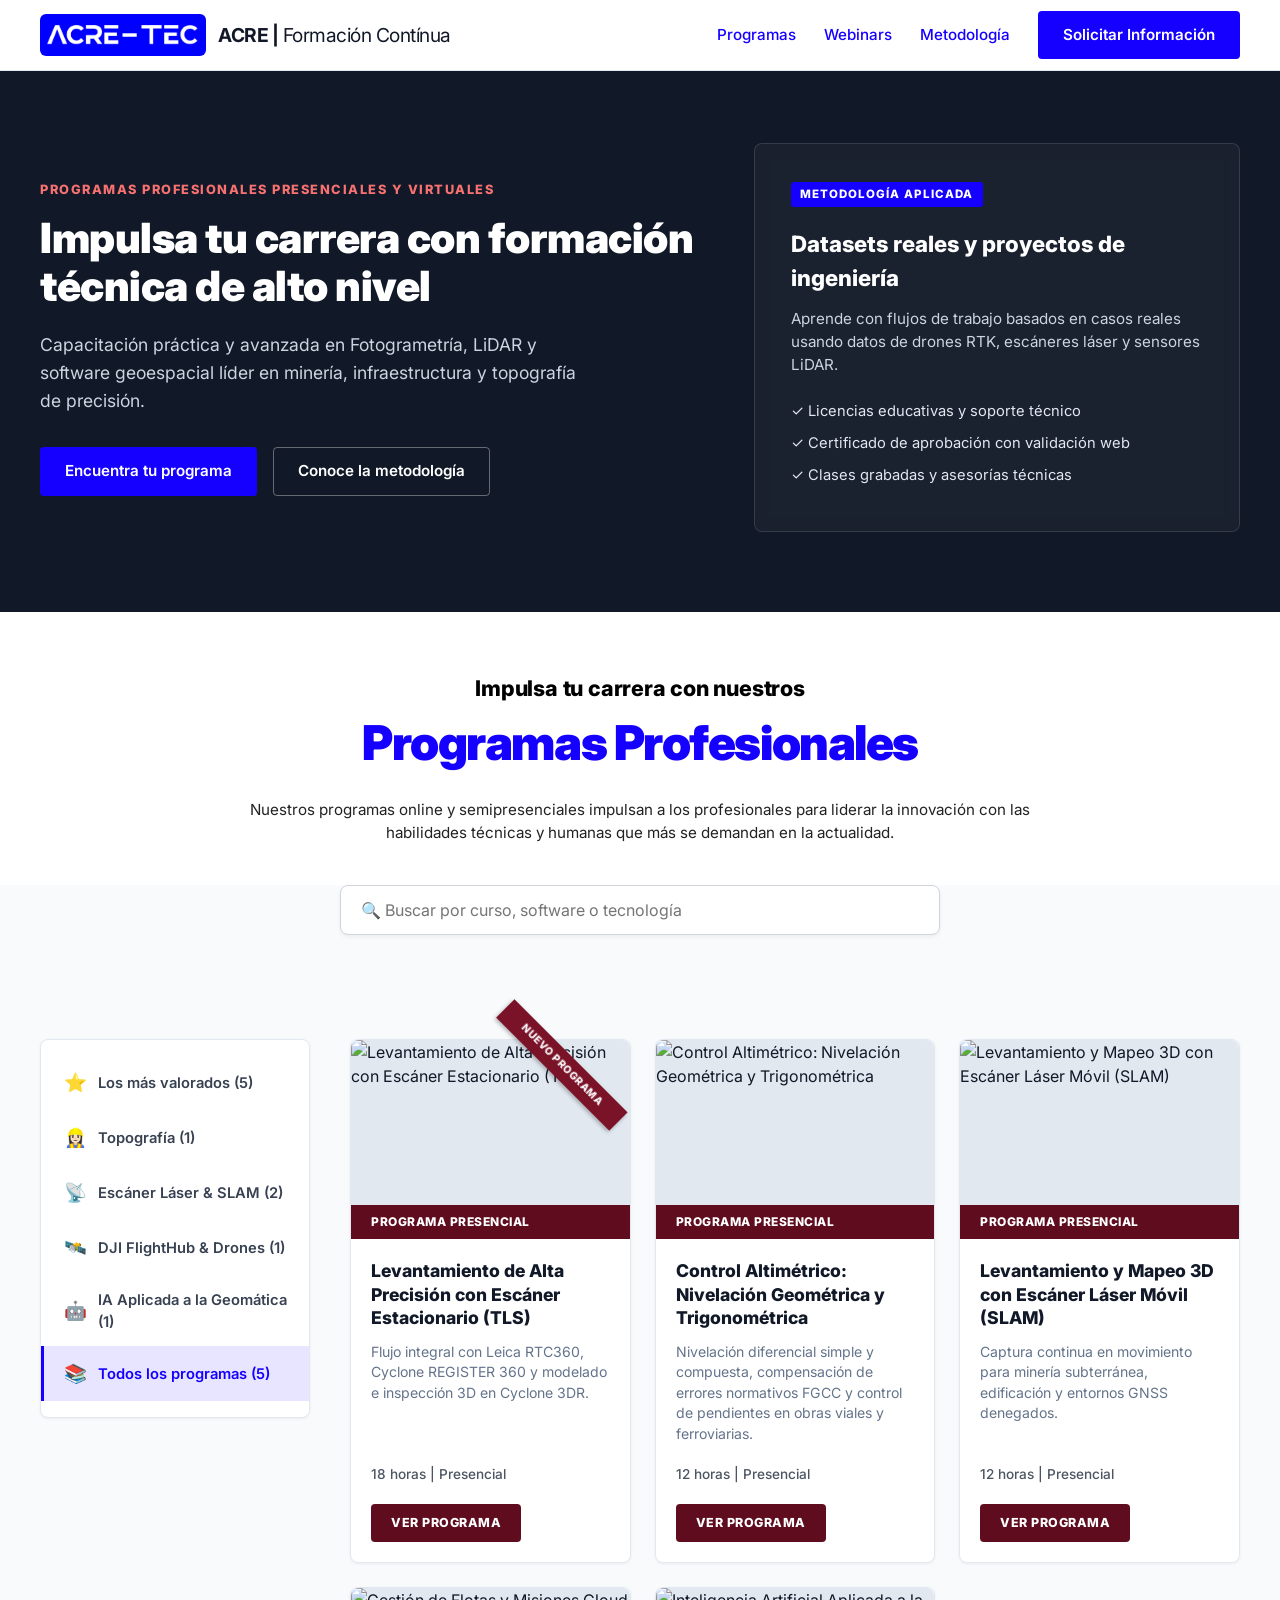
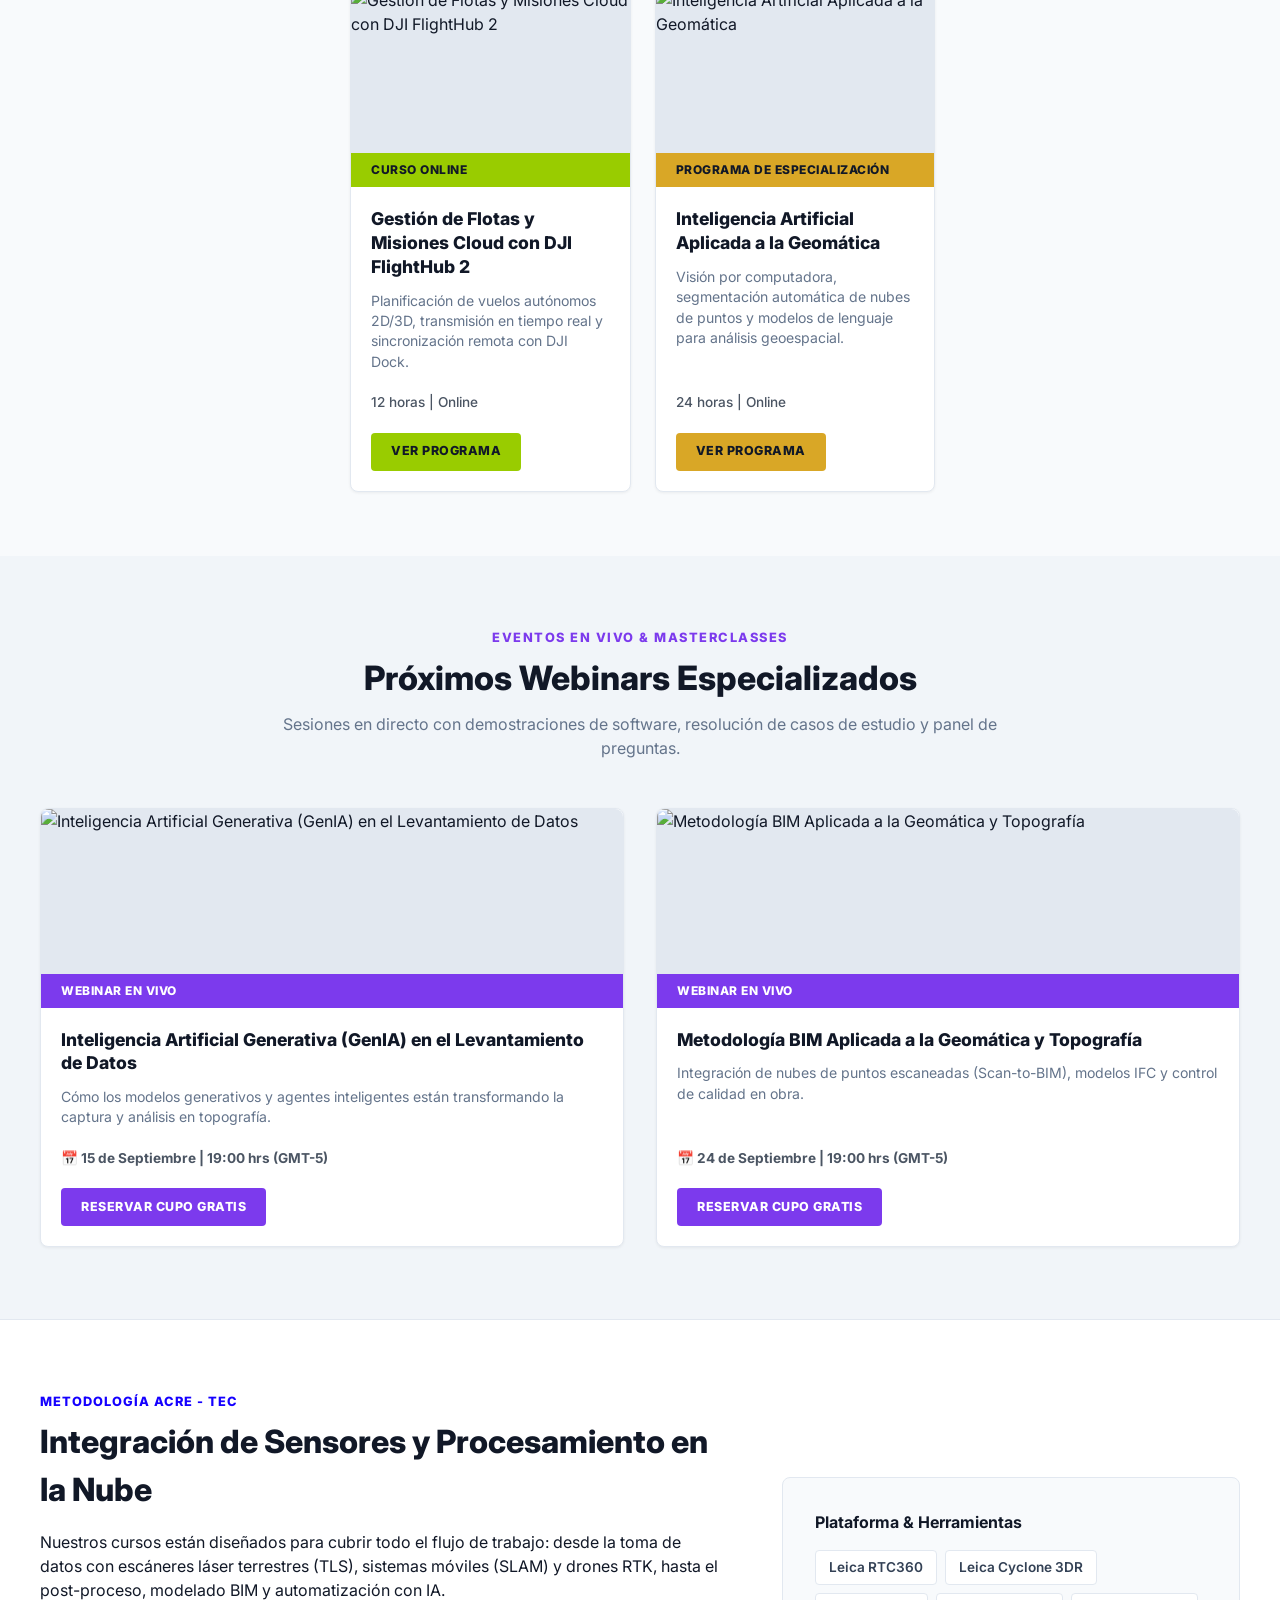
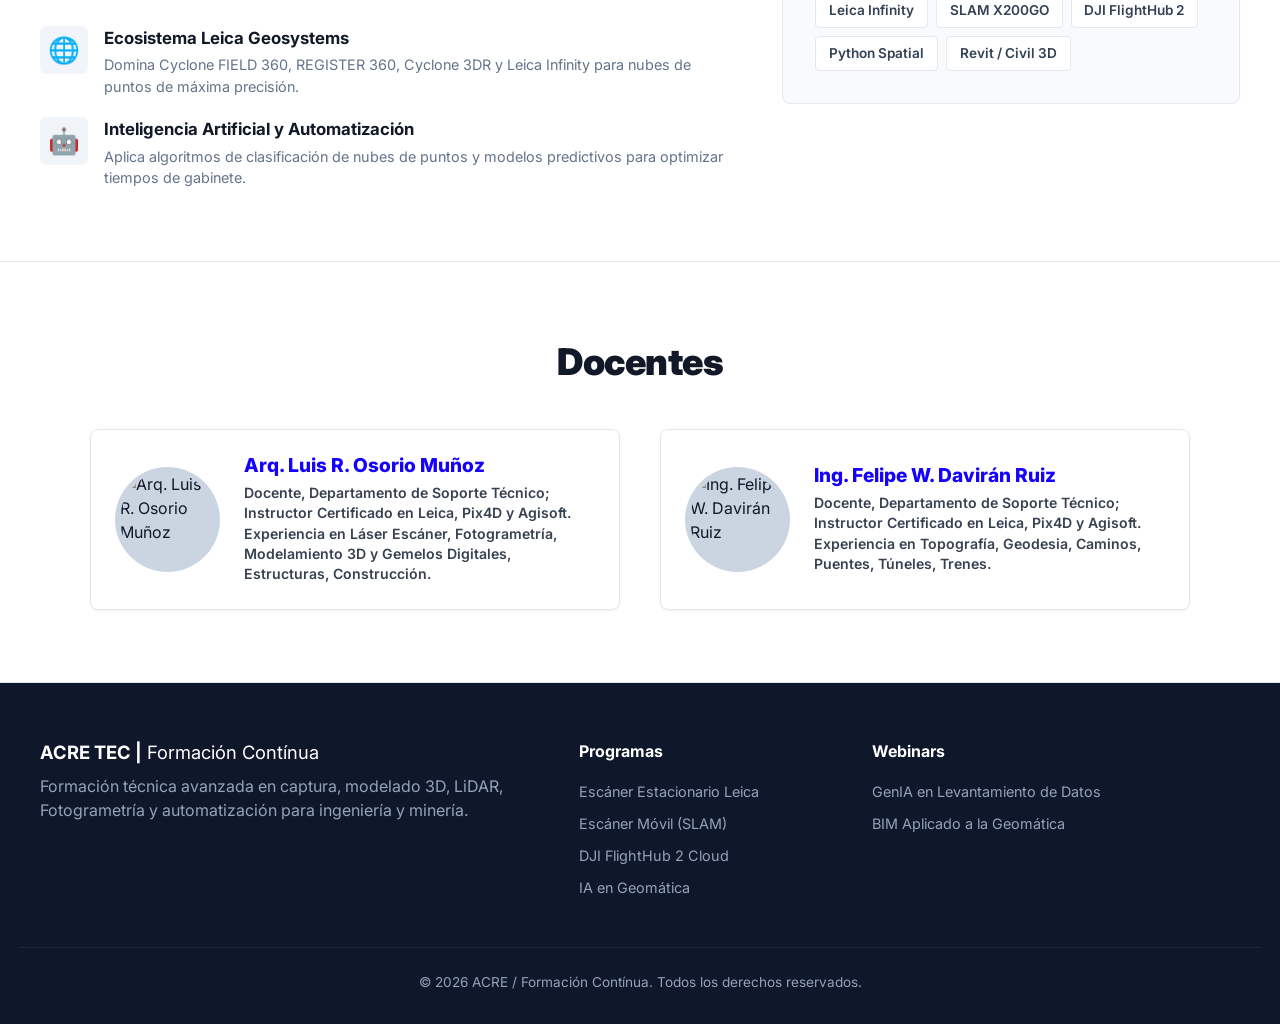
==== commit 2ed4e03b: "Update title and heading in index.html" ====
--- a/Plataforma/index.html
+++ b/Plataforma/index.html
@@ -3,7 +3,7 @@
 <head>
   <meta charset="UTF-8">
   <meta name="viewport" content="width=device-width, initial-scale=1.0">
-  <title>ACRE | Formación Contínua</title>
+  <title> Formación Contínua</title>
   <link rel="preconnect" href="https://fonts.googleapis.com">
   <link rel="preconnect" href="https://fonts.gstatic.com" crossorigin>
   <link href="https://fonts.googleapis.com/css2?family=Inter:wght@400;500;600;700;800;900&display=swap" rel="stylesheet">
@@ -62,7 +62,7 @@
 <section class="section-programs-header" id="programas">
   <div class="container text-center">
     <span class="subheading-lead">Impulsa tu carrera con nuestros</span>
-    <h2 class="main-heading-title">Programas Profesionales Online</h2>
+    <h2 class="main-heading-title">Programas Profesionales</h2>
     <p class="heading-description">
       Nuestros programas online y semipresenciales impulsan a los profesionales para liderar la innovación con las habilidades técnicas y humanas que más se demandan en la actualidad.
     </p>
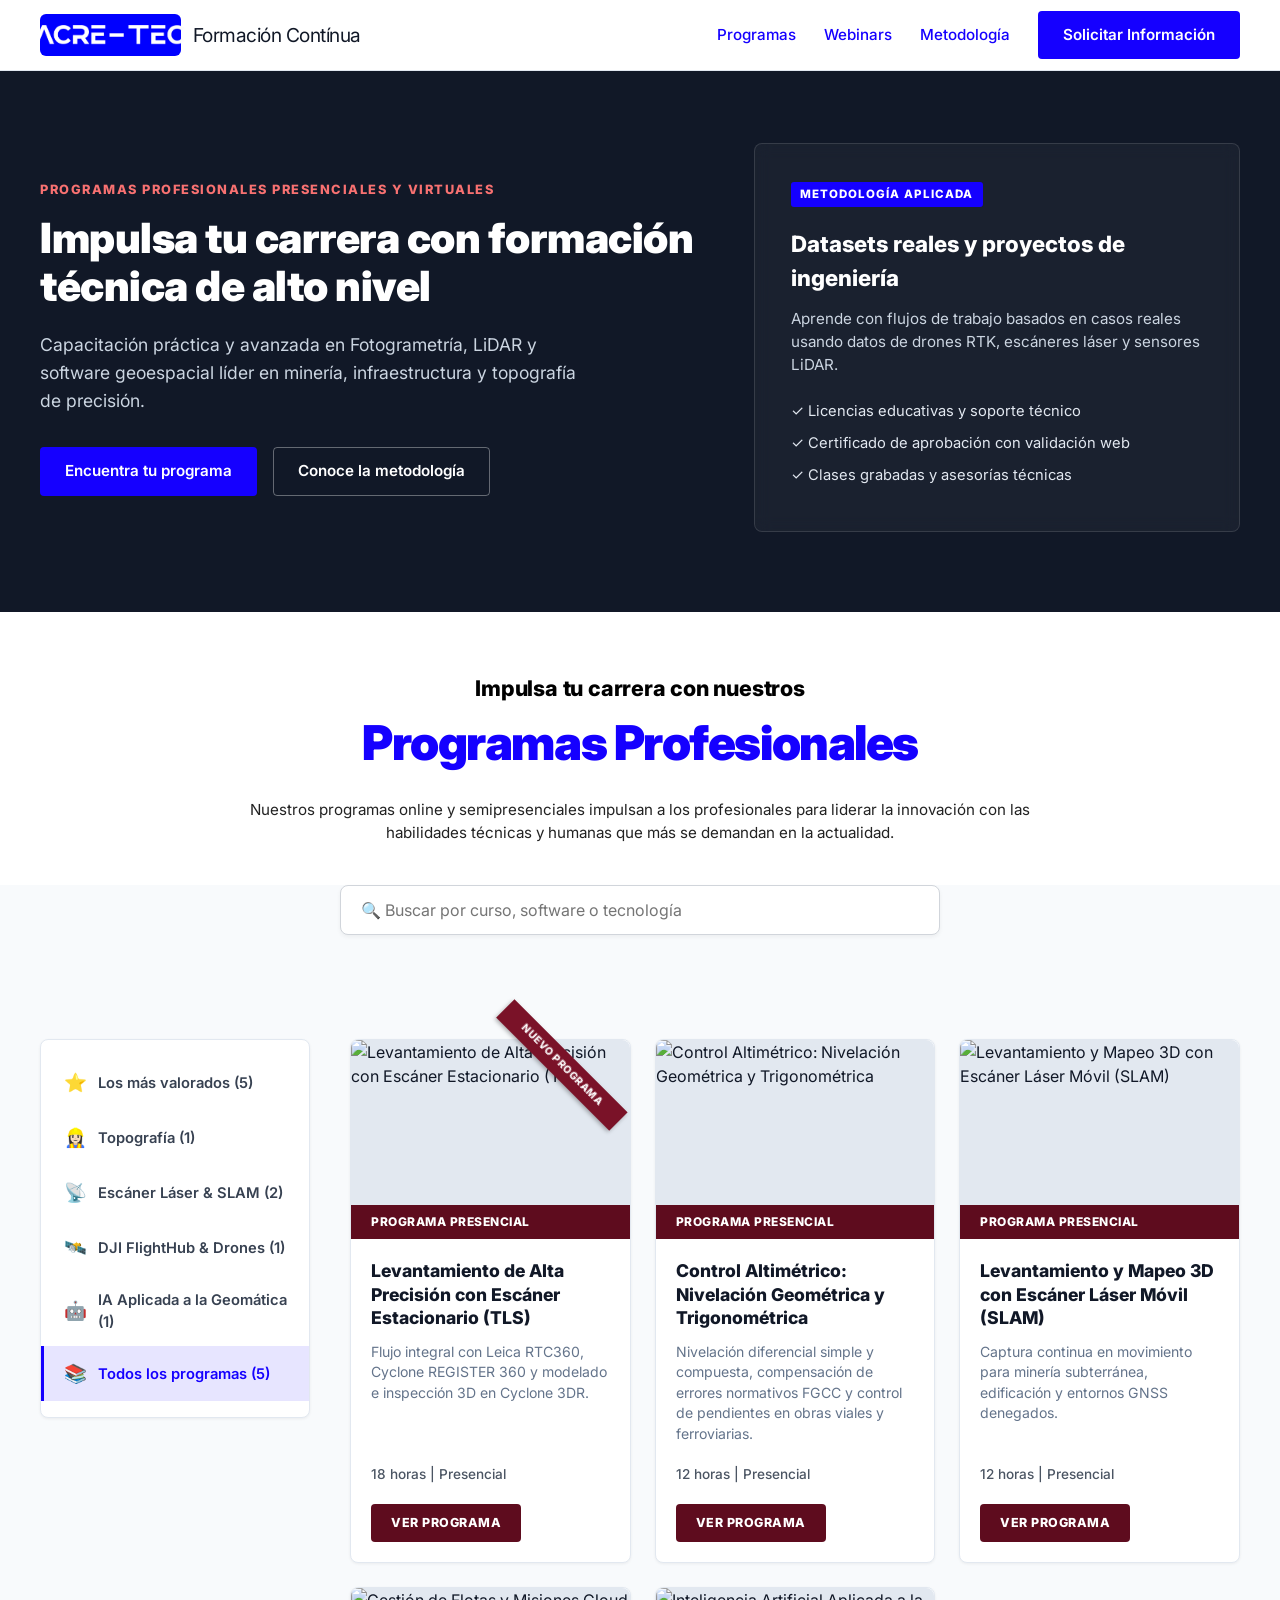
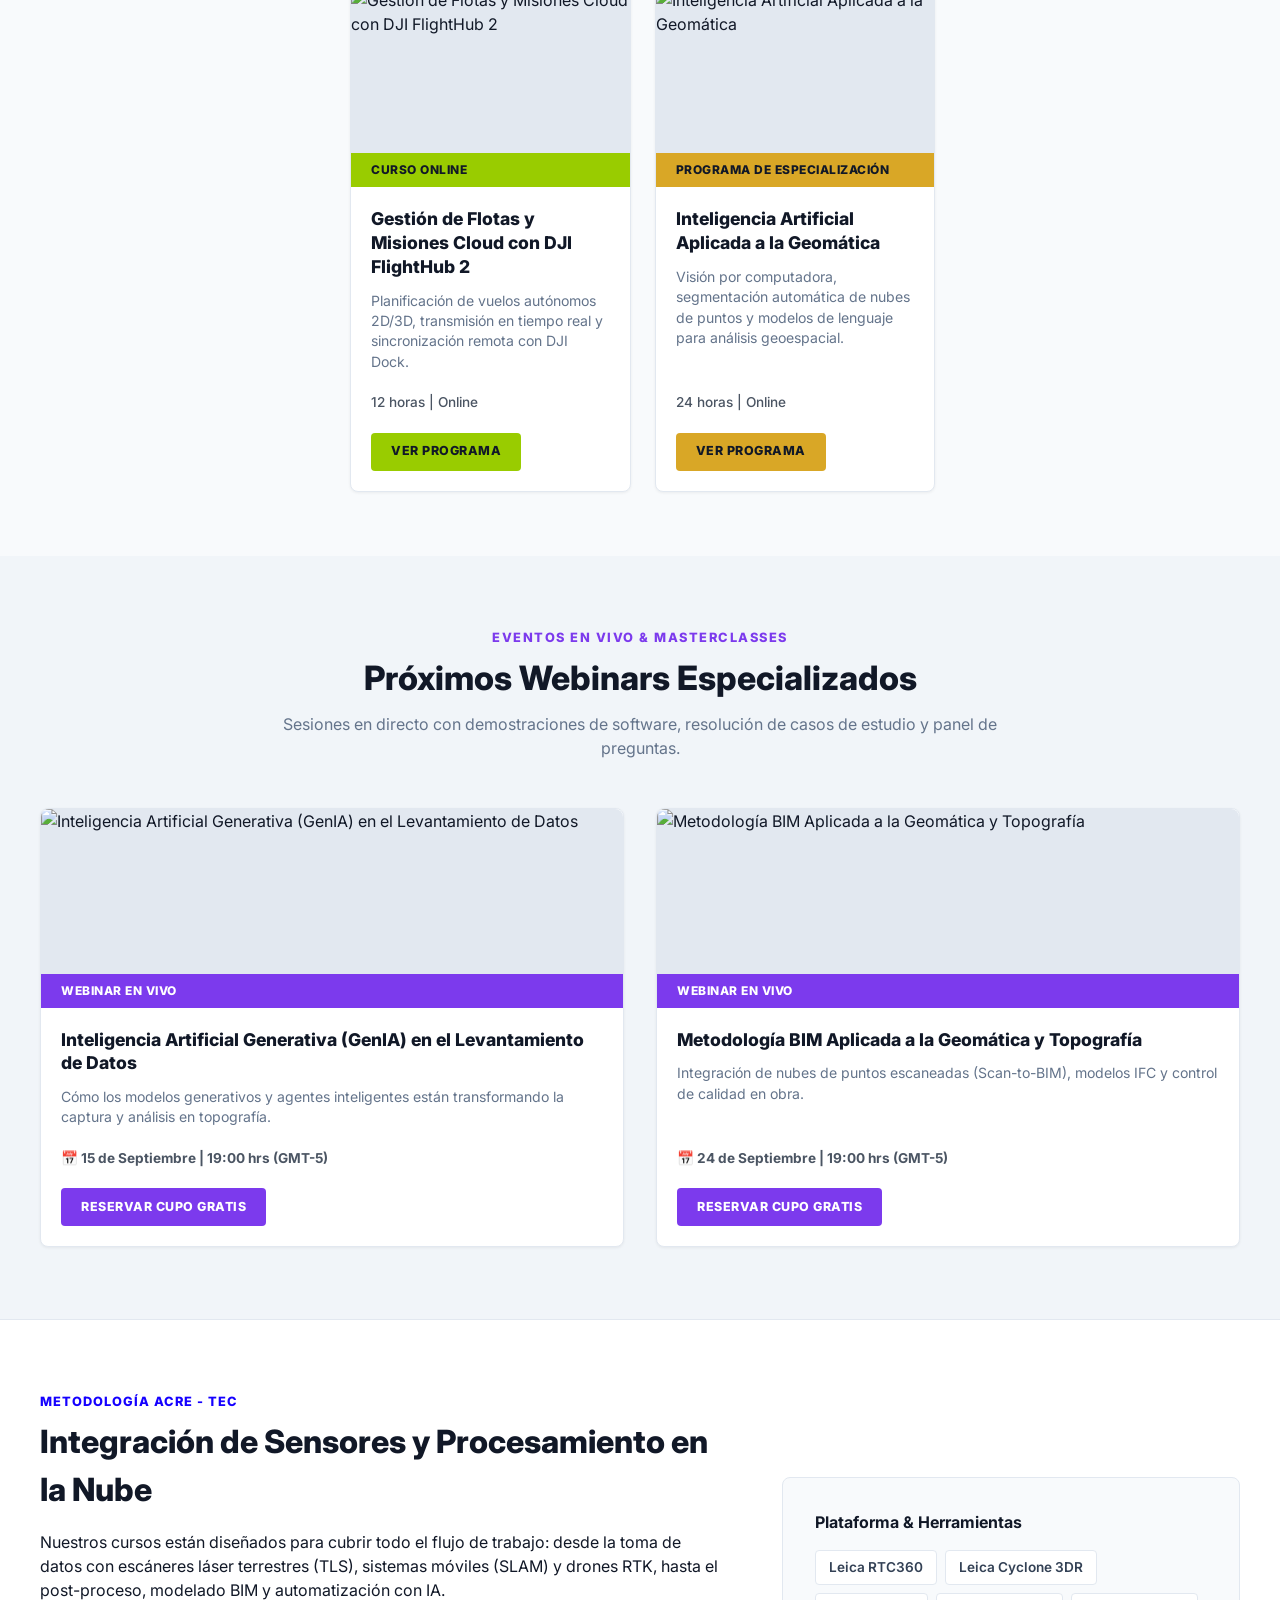
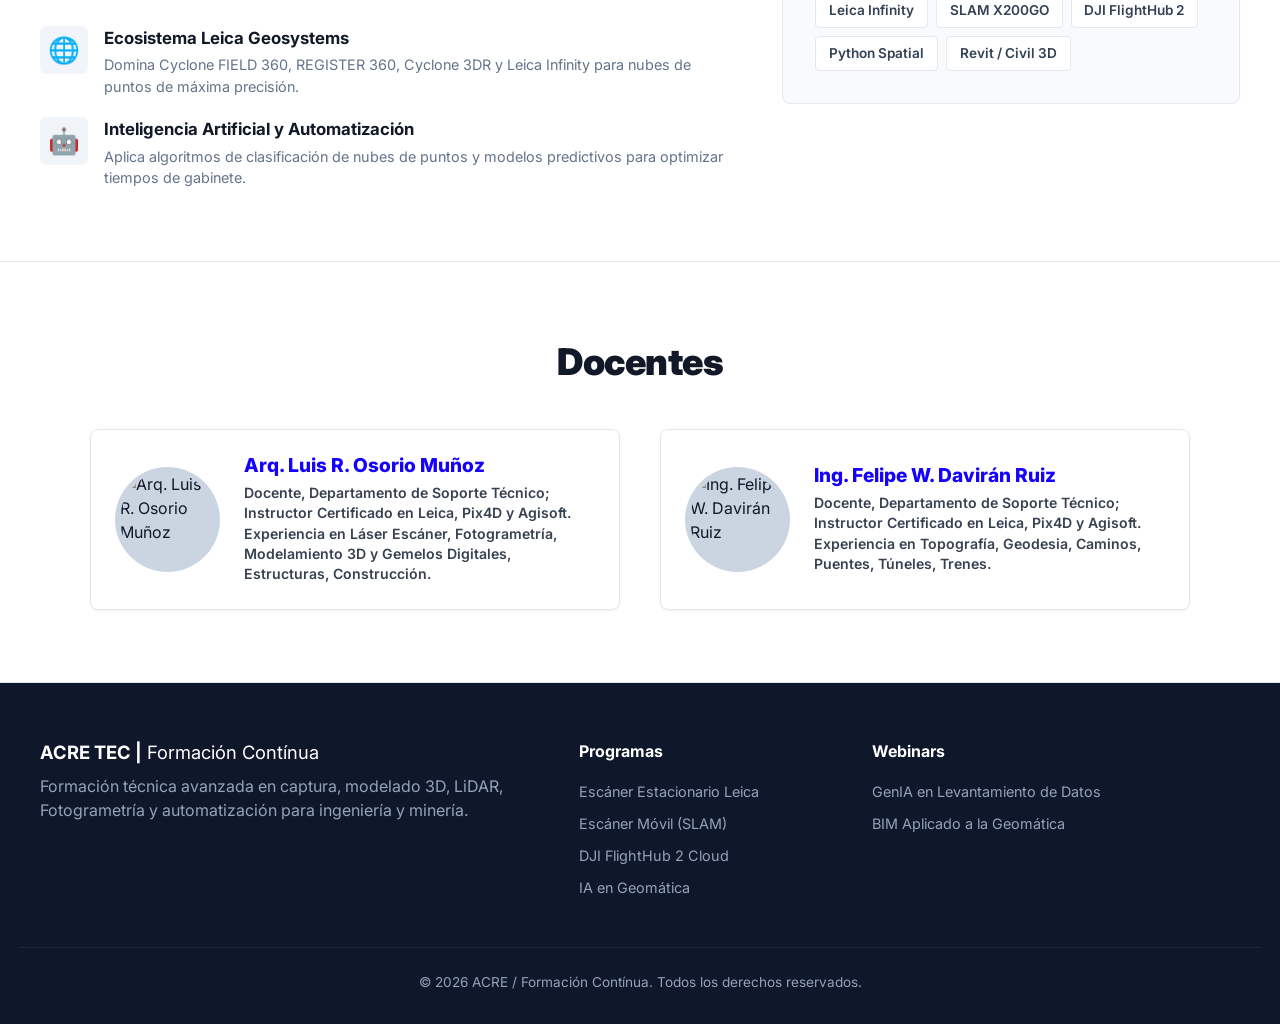
==== commit 7fdba343: "Update index.html" ====
--- a/Plataforma/index.html
+++ b/Plataforma/index.html
@@ -3,7 +3,7 @@
 <head>
   <meta charset="UTF-8">
   <meta name="viewport" content="width=device-width, initial-scale=1.0">
-  <title> Formación Contínua</title>
+  <title>ACRE | Formación Contínua</title>
   <link rel="preconnect" href="https://fonts.googleapis.com">
   <link rel="preconnect" href="https://fonts.gstatic.com" crossorigin>
   <link href="https://fonts.googleapis.com/css2?family=Inter:wght@400;500;600;700;800;900&display=swap" rel="stylesheet">
@@ -19,7 +19,7 @@
           <span class="brand-badge brand-badge-logo">
             <img src="recursos/ACRE_TEC_LOGO.png" alt="ACRE Logo" class="badge-logo-img">
           </span>
-          <span class="brand-title"><strong>ACRE |</strong> Formación Contínua</span>
+          <span class="brand-title"><strong></strong>Formación Contínua</span>
         </a>
       </div>
       <nav class="nav-menu">
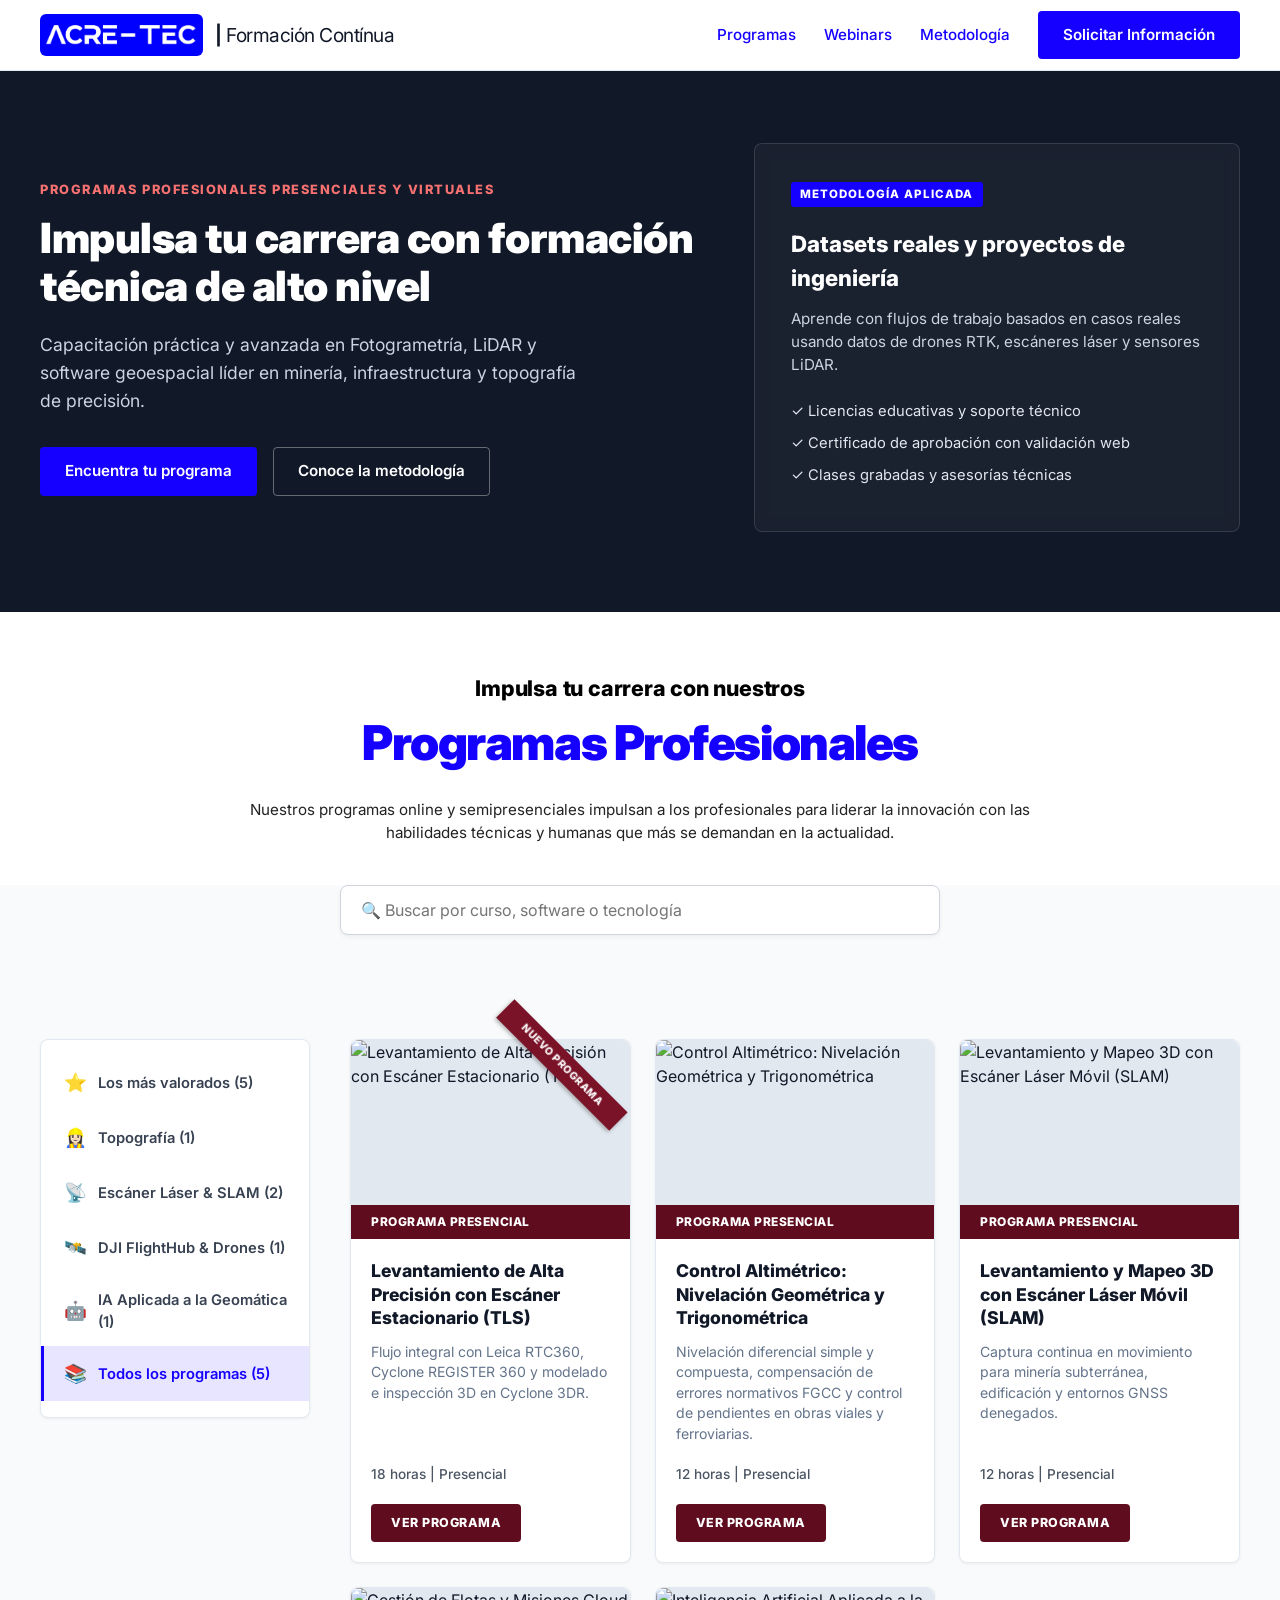
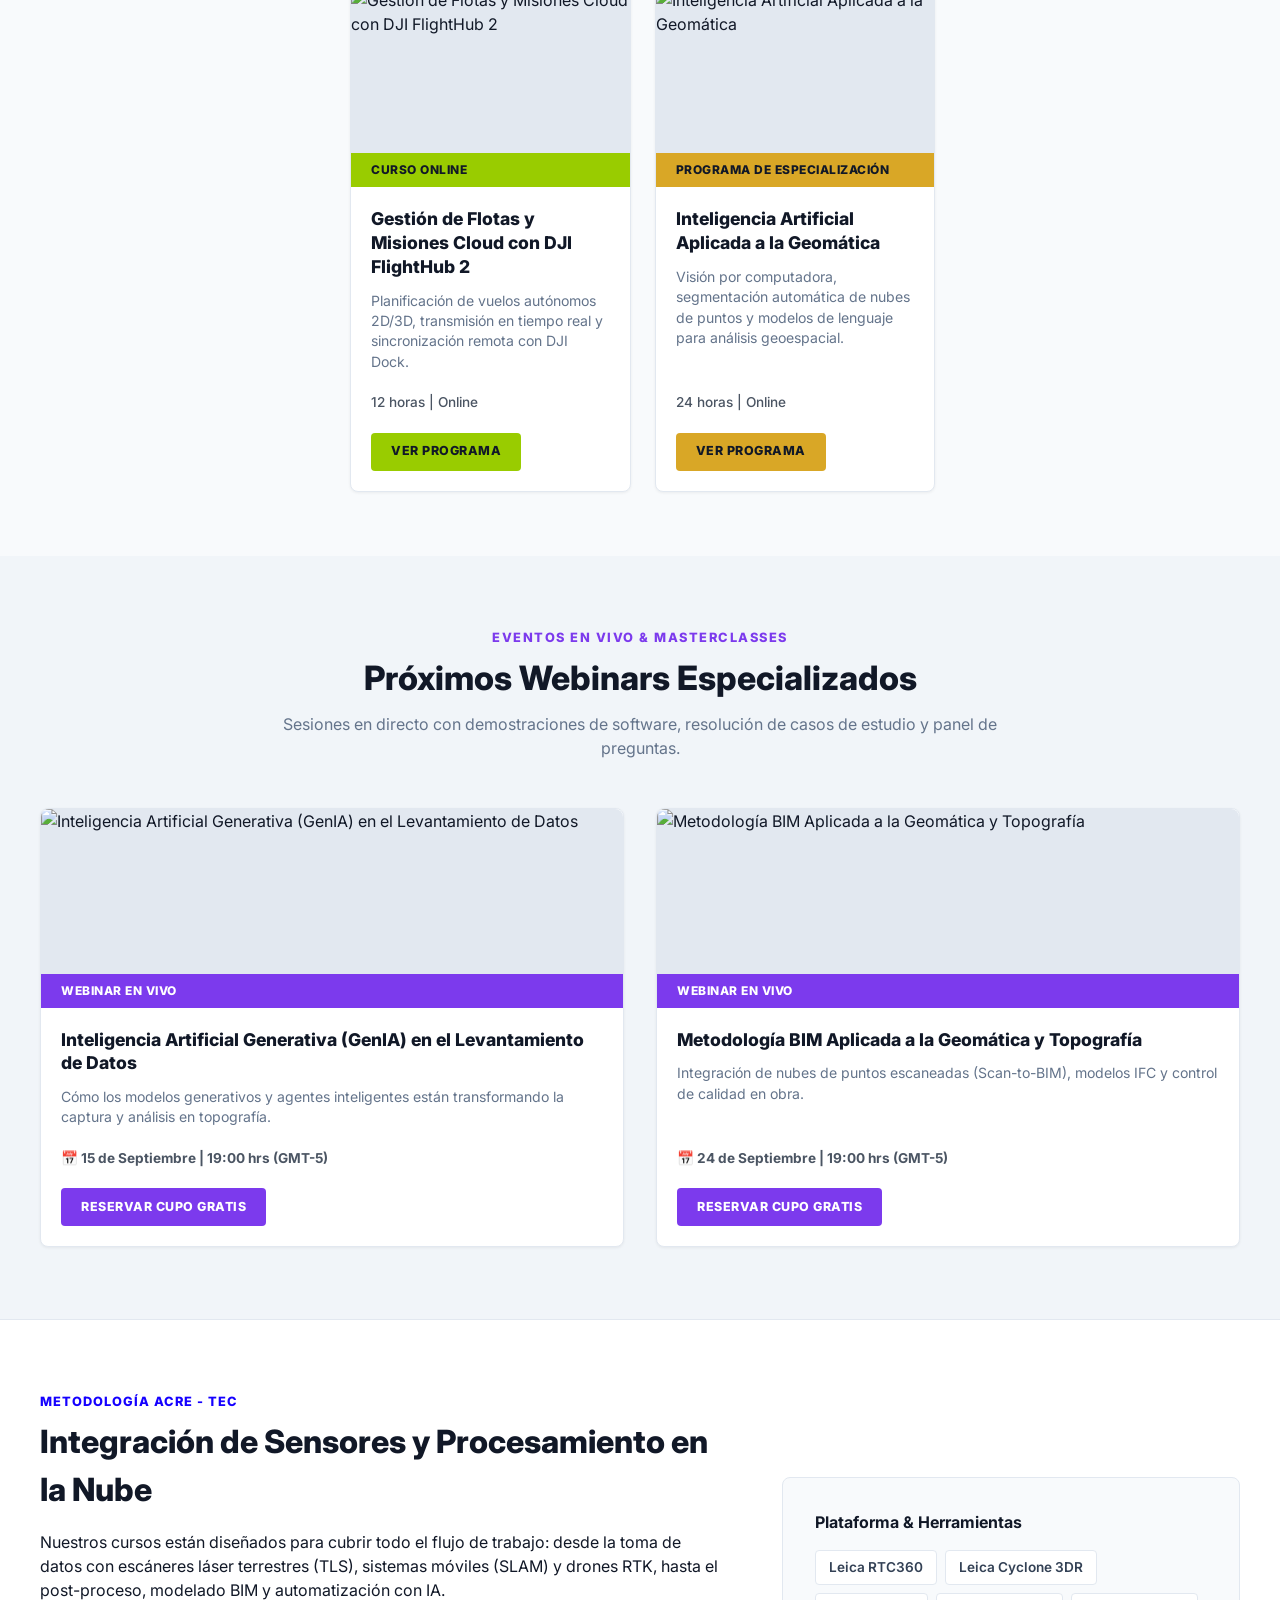
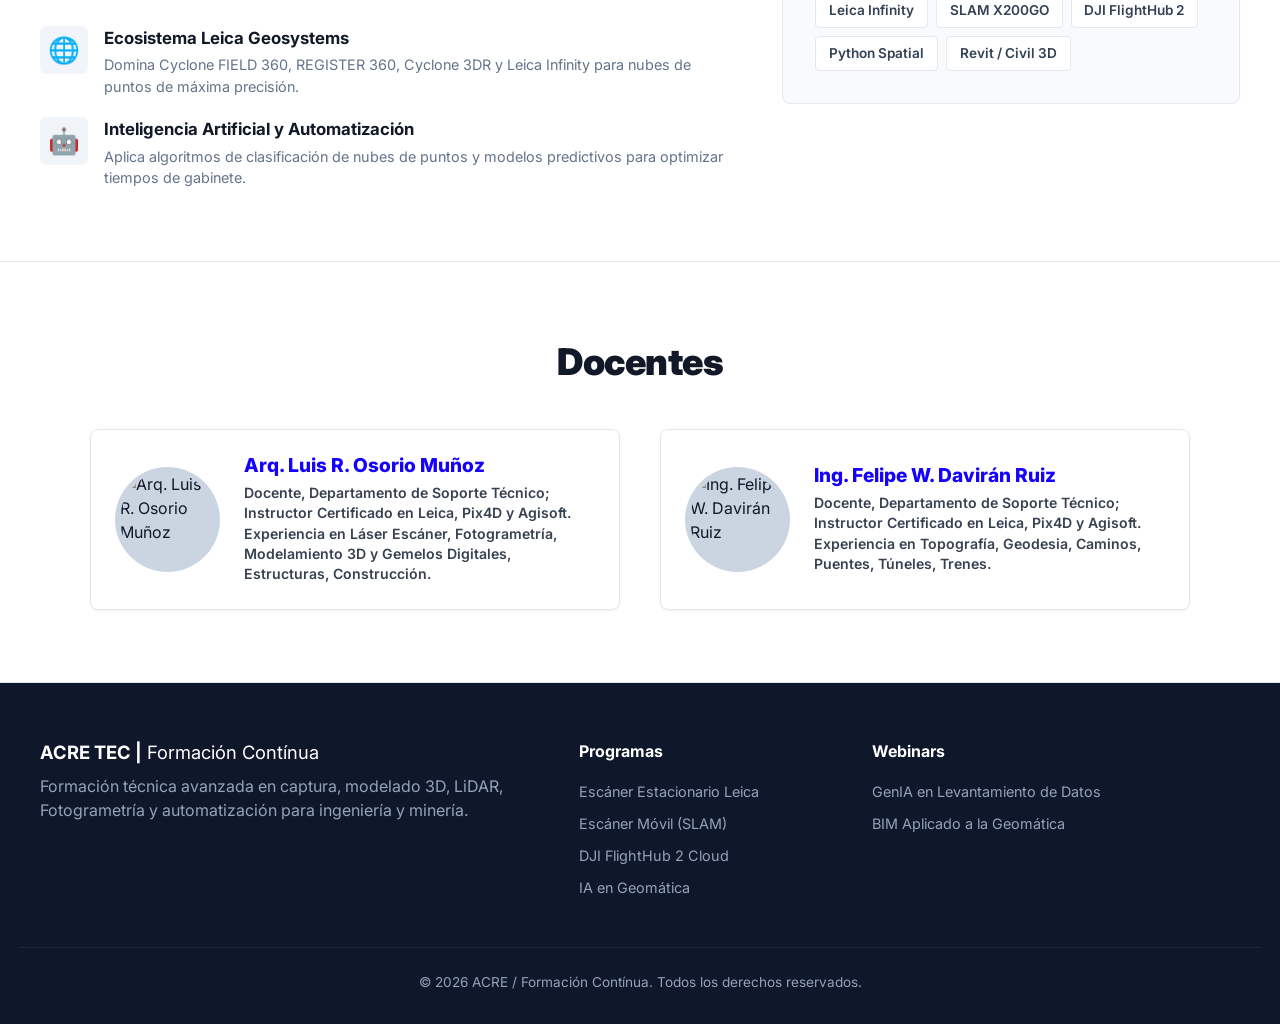
==== commit 413fe8f3: "Add separator to brand title in index.html" ====
--- a/Plataforma/index.html
+++ b/Plataforma/index.html
@@ -19,7 +19,7 @@
           <span class="brand-badge brand-badge-logo">
             <img src="recursos/ACRE_TEC_LOGO.png" alt="ACRE Logo" class="badge-logo-img">
           </span>
-          <span class="brand-title"><strong></strong>Formación Contínua</span>
+          <span class="brand-title"><strong> |</strong> Formación Contínua</span>
         </a>
       </div>
       <nav class="nav-menu">
--- a/Plataforma/css/styles_acre.css
+++ b/Plataforma/css/styles_acre.css
@@ -101,7 +101,7 @@
   padding: 4px 10px;
   border-radius: 6px;
   height: 42px; /* Ajusta según el alto de tu navbar */
-  width: 40%;
+  width: 45%;
 }
 
 .brand-badge-logo .badge-logo-img {
@@ -2109,4 +2109,4 @@
   .heading-description {
     font-size: 0.9rem;
   }
-}+}
